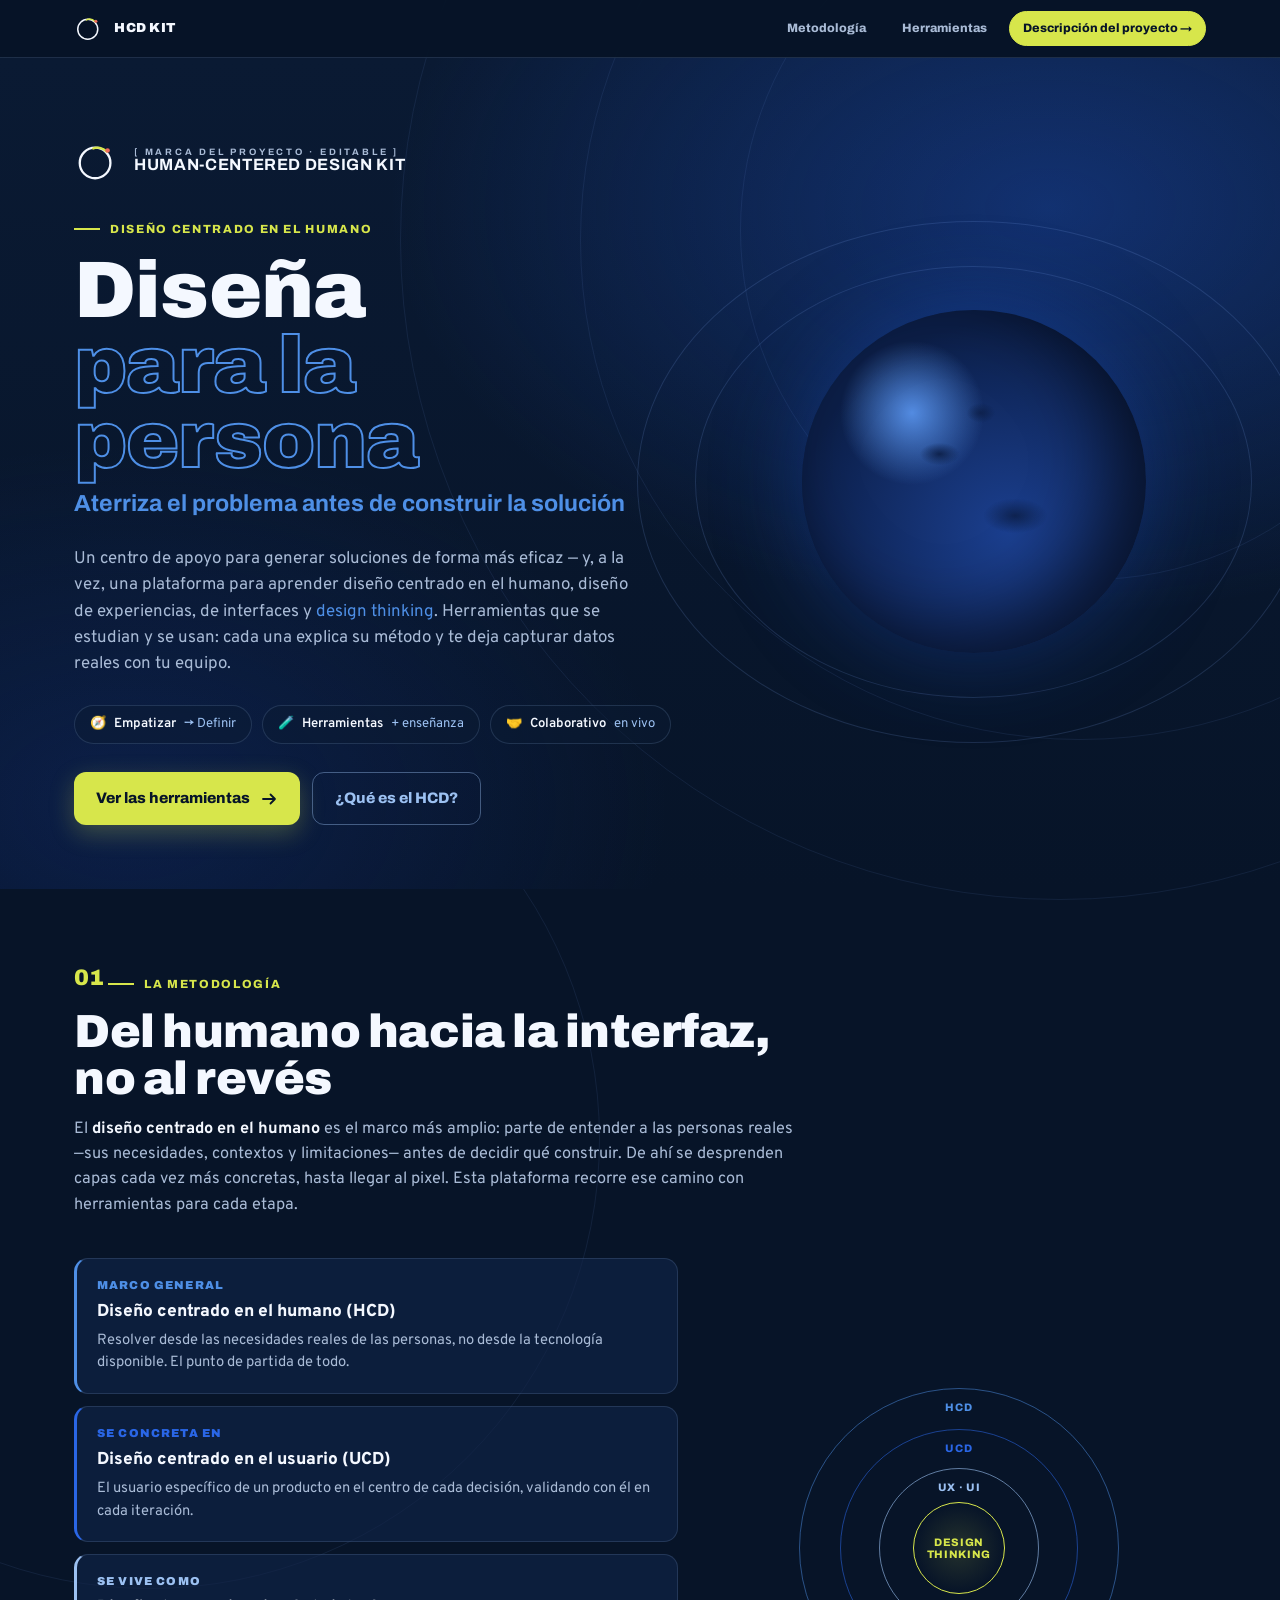
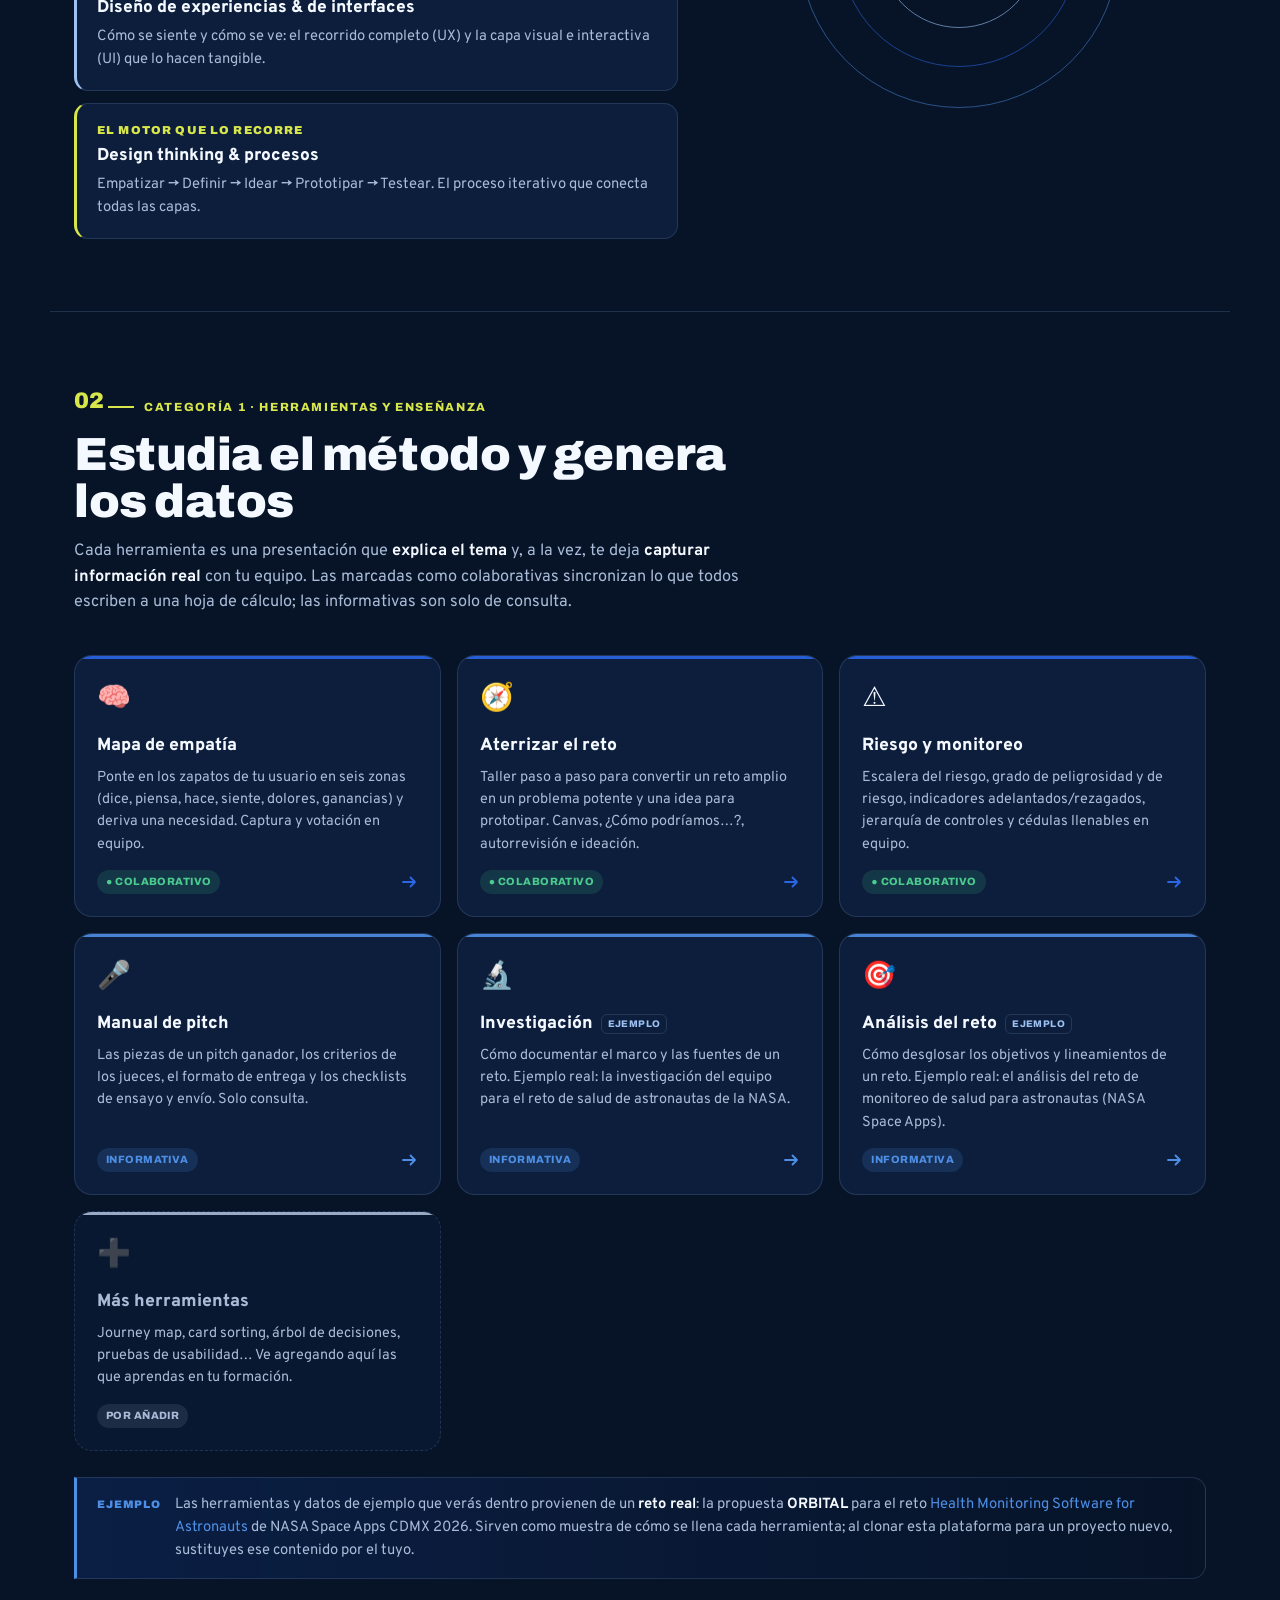
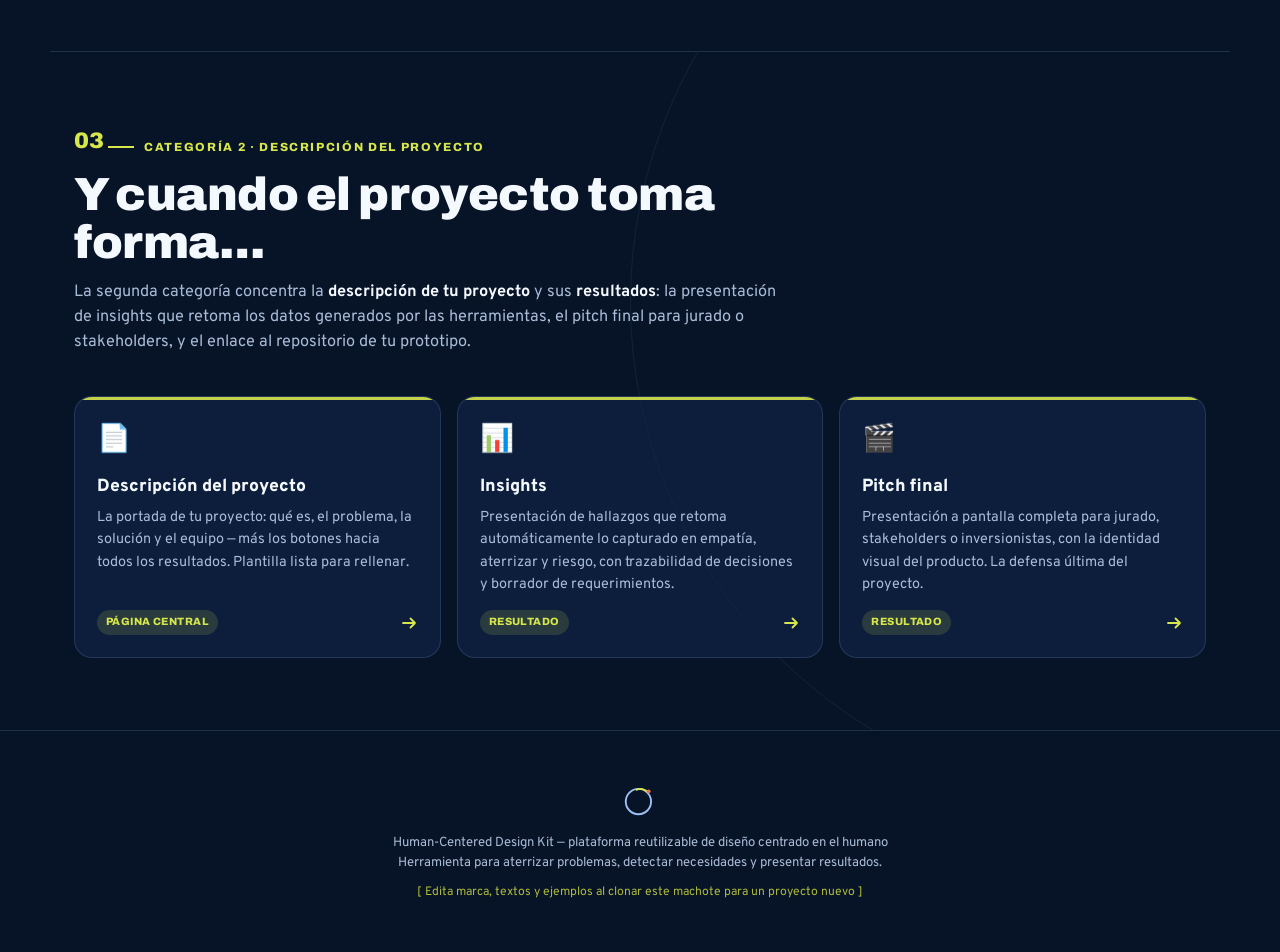
==== index.html @ d608878c "Arranque del HCD Kit a partir de la herramienta de ORBITAL Convierte la herramienta del Space Apps e" ====
<!DOCTYPE html>
<html lang="es">
<head>
<meta charset="UTF-8" />
<meta name="viewport" content="width=device-width, initial-scale=1.0" />
<title>Human-Centered Design · Kit de herramientas</title>
<link rel="icon" type="image/png" sizes="32x32" href="favicon-32.png">
<link rel="icon" type="image/png" sizes="192x192" href="favicon-192.png">
<link rel="shortcut icon" href="favicon.ico">
<link rel="apple-touch-icon" href="apple-touch-icon.png">
<meta name="description" content="Kit de herramientas de Diseño Centrado en el Humano: empatizar, aterrizar problemas, evaluar riesgos y presentar resultados. Plataforma reutilizable para cualquier proyecto, hackatón o emprendimiento." />
<link rel="preconnect" href="https://fonts.googleapis.com" />
<link rel="preconnect" href="https://fonts.gstatic.com" crossorigin />
<link href="https://fonts.googleapis.com/css2?family=Archivo:wght@400;600;700;800;900&family=Overpass:wght@300;400;500;600;700&display=swap" rel="stylesheet" />
<style>
  :root{
    --navy-900:#071428;
    --navy-800:#0a1a33;
    --navy-700:#0d2244;
    --navy-600:#102a55;
    --royal:#1e52c8;
    --royal-bright:#2a66e6;
    --blue-soft:#4e8fe6;
    --blue-pale:#9cc1f2;
    --lime:#d7e64b;
    --lime-dim:#aeb93a;
    --white:#f4f8ff;
    --mute:#a9bbd6;
    --line:rgba(156,193,242,.16);
    --card:rgba(18,38,74,.6);
    --ok:#4ccb8f;
    --warn:#f2c14e;
    --crit:#ef6a5a;
    --maxw:1180px;
    --r:18px;
  }
  *{box-sizing:border-box;margin:0;padding:0}
  html{scroll-behavior:smooth}
  body{
    font-family:"Overpass",system-ui,sans-serif;
    background:var(--navy-900);
    color:var(--white);
    line-height:1.55;
    -webkit-font-smoothing:antialiased;
    overflow-x:hidden;
  }
  h1,h2,h3,.display{font-family:"Archivo",sans-serif;letter-spacing:-.01em}
  a{color:inherit}
  .wrap{max-width:var(--maxw);margin:0 auto;padding:0 24px}
  .eyebrow{
    font-family:"Archivo",sans-serif;font-weight:800;text-transform:uppercase;
    letter-spacing:.14em;font-size:.74rem;color:var(--lime);
    display:inline-flex;align-items:center;gap:10px;
  }
  .eyebrow::before{content:"";width:26px;height:2px;background:var(--lime);display:inline-block}
  section{position:relative;padding:72px 0}
  .divline{height:1px;background:var(--line);max-width:var(--maxw);margin:0 auto}

  /* radar rings background motif */
  .rings{position:absolute;inset:0;overflow:hidden;pointer-events:none;z-index:0}
  .rings span{position:absolute;border-radius:50%;border:1px solid rgba(120,160,230,.10)}
  .inner{position:relative;z-index:1}

  /* ---------- STICKY ANCHOR NAV ---------- */
  .topnav{
    position:sticky;top:0;z-index:40;
    background:rgba(7,20,40,.82);backdrop-filter:blur(10px);
    border-bottom:1px solid var(--line);
  }
  .topnav .tin{display:flex;align-items:center;gap:8px;padding:11px 24px;max-width:var(--maxw);margin:0 auto;overflow-x:auto;scrollbar-width:none}
  .topnav .tin::-webkit-scrollbar{display:none}
  .topnav .nbrand{display:flex;align-items:center;gap:10px;flex:0 0 auto;margin-right:auto}
  .topnav .nbrand .logo-ring{width:30px;height:30px}
  .topnav .nbrand b{font-family:"Archivo";font-weight:900;font-size:.82rem;letter-spacing:.04em;text-transform:uppercase}
  .nlink{flex:0 0 auto;font-family:"Archivo";font-weight:800;font-size:.76rem;color:var(--mute);text-decoration:none;padding:7px 13px;border-radius:999px;border:1px solid transparent;white-space:nowrap;transition:.2s}
  .nlink:hover{color:var(--white);border-color:var(--line)}
  .nlink.prime{color:#071428;background:var(--lime);border-color:var(--lime)}
  .nlink.prime:hover{color:#071428;filter:brightness(1.05)}

  /* ---------- HERO ---------- */
  .hero{
    background:
      radial-gradient(1100px 680px at 82% 18%, rgba(30,82,200,.42), transparent 60%),
      radial-gradient(900px 600px at 10% 90%, rgba(20,50,130,.35), transparent 60%),
      linear-gradient(180deg,var(--navy-800),var(--navy-900));
    padding:0;
  }
  .hero-grid{display:grid;grid-template-columns:1.15fr .85fr;gap:40px;align-items:center;min-height:80vh;padding:80px 0 64px}
  .brandmark{display:flex;align-items:center;gap:14px;margin-bottom:30px}
  .logo-ring{width:46px;height:46px;position:relative;flex:0 0 auto}
  .logo-ring svg{width:100%;height:100%}
  .brandmark .bt{font-family:"Archivo";font-weight:900;line-height:.98;text-transform:uppercase}
  .brandmark .bt small{display:block;font-size:.58rem;letter-spacing:.3em;color:var(--mute);font-weight:700}
  .brandmark .bt b{font-size:1.02rem;letter-spacing:.04em}
  .hero h1{font-weight:900;font-size:clamp(2.7rem,6.4vw,5rem);line-height:.94;margin:14px 0 8px}
  .hero h1 .stroke{color:transparent;-webkit-text-stroke:2px var(--blue-soft)}
  .hero .tag{font-family:"Archivo";font-weight:700;color:var(--blue-soft);font-size:clamp(1.05rem,2vw,1.45rem);margin-bottom:24px}
  .hero p.lead{color:var(--mute);max-width:52ch;font-size:1.06rem;margin-bottom:28px}
  .meta-row{display:flex;flex-wrap:wrap;gap:10px}
  .chip{
    border:1px solid var(--line);background:rgba(10,26,51,.5);border-radius:999px;
    padding:8px 15px;font-size:.82rem;color:var(--blue-pale);display:inline-flex;gap:8px;align-items:center;
  }
  .chip b{color:var(--white);font-weight:600}
  .cta-row{margin-top:28px;display:flex;flex-wrap:wrap;gap:12px}
  .cta{display:inline-flex;align-items:center;gap:10px;font-family:'Archivo',sans-serif;font-weight:800;font-size:.95rem;padding:14px 22px;border-radius:12px;text-decoration:none;transition:.2s}
  .cta.prime{background:var(--lime);color:#071428;box-shadow:0 8px 24px rgba(215,230,75,.25)}
  .cta.ghost{background:transparent;color:var(--blue-pale);border:1px solid rgba(156,193,242,.4)}
  .cta.ghost:hover{border-color:var(--blue-soft);color:var(--white)}
  .cta svg{width:18px;height:18px}

  /* hero planet */
  .planet-wrap{position:relative;display:flex;align-items:center;justify-content:center;min-height:360px}
  .planet{
    width:min(360px,74%);aspect-ratio:1;border-radius:50%;
    background:
      radial-gradient(120px 120px at 32% 30%, rgba(90,150,240,.9), transparent 60%),
      radial-gradient(circle at 60% 65%, #1b3f8f, #0c1f49 70%);
    box-shadow:inset -30px -20px 70px rgba(0,0,0,.55), 0 0 90px rgba(30,90,220,.35);
    position:relative;overflow:hidden;
  }
  .planet::after{
    content:"";position:absolute;inset:0;border-radius:50%;
    background:
      radial-gradient(28px 16px at 40% 42%, rgba(12,30,70,.9),transparent 70%),
      radial-gradient(44px 24px at 62% 60%, rgba(12,30,70,.85),transparent 72%),
      radial-gradient(20px 14px at 52% 30%, rgba(12,30,70,.8),transparent 70%);
  }
  .orbit{position:absolute;border:1px solid rgba(120,160,230,.18);border-radius:50%}

  /* ---------- generic section head ---------- */
  .shead{max-width:72ch;margin-bottom:40px}
  .shead h2{font-size:clamp(1.9rem,4vw,2.9rem);font-weight:900;line-height:1.02;margin:12px 0 14px}
  .shead p{color:var(--mute);font-size:1.02rem}
  .numtag{font-family:"Archivo";font-weight:900;color:var(--lime);font-size:1.4rem}

  /* ---------- METHODOLOGY NESTED LAYERS ---------- */
  .layers{display:grid;grid-template-columns:1.1fr .9fr;gap:34px;align-items:center}
  .layerlist{display:flex;flex-direction:column;gap:12px}
  .layer{background:var(--card);border:1px solid var(--line);border-radius:14px;padding:18px 20px;border-left:3px solid var(--lc,var(--blue-soft));transition:.2s}
  .layer:hover{border-color:var(--lc,var(--blue-soft));transform:translateX(4px)}
  .layer .lk{font-family:"Archivo";font-weight:900;font-size:.72rem;letter-spacing:.1em;text-transform:uppercase;color:var(--lc,var(--blue-soft));margin-bottom:4px}
  .layer h4{font-size:1.08rem;font-weight:800;margin-bottom:4px}
  .layer p{color:var(--mute);font-size:.92rem;margin:0}
  /* concentric diagram */
  .concentric{display:flex;align-items:center;justify-content:center;min-height:320px;position:relative}
  .ring-d{position:absolute;border-radius:50%;display:flex;align-items:flex-start;justify-content:center;padding-top:10px;font-family:"Archivo";font-weight:800;font-size:.68rem;letter-spacing:.06em;text-transform:uppercase}
  .ring-d.r1{width:320px;height:320px;border:1.5px solid rgba(78,143,230,.5);color:var(--blue-soft)}
  .ring-d.r2{width:238px;height:238px;border:1.5px solid rgba(42,102,230,.55);color:var(--royal-bright)}
  .ring-d.r3{width:160px;height:160px;border:1.5px solid rgba(156,193,242,.6);color:var(--blue-pale)}
  .ring-d.core{width:92px;height:92px;border:1.5px solid var(--lime);background:radial-gradient(circle,rgba(215,230,75,.14),transparent 70%);color:var(--lime);align-items:center;padding-top:0;text-align:center;line-height:1.15}

  /* ---------- TOOL CATEGORY CARDS ---------- */
  .cat-head{display:flex;align-items:baseline;gap:14px;flex-wrap:wrap;margin-bottom:8px}
  .cat-head .ck{font-family:"Archivo";font-weight:900;color:var(--lime);font-size:.9rem;letter-spacing:.08em;text-transform:uppercase}
  .toolgrid{display:grid;grid-template-columns:repeat(3,1fr);gap:16px;margin-top:26px}
  .tool{
    display:flex;flex-direction:column;gap:0;
    background:var(--card);border:1px solid var(--line);border-radius:var(--r);
    padding:22px;text-decoration:none;color:inherit;position:relative;overflow:hidden;transition:.2s;
  }
  .tool::before{content:"";position:absolute;top:0;left:0;right:0;height:3px;background:var(--tc,var(--blue-soft));opacity:.9}
  .tool:hover{border-color:var(--tc,var(--blue-soft));transform:translateY(-3px);box-shadow:0 14px 34px rgba(0,0,0,.35)}
  .tool .ic{font-size:1.7rem;margin-bottom:12px}
  .tool h4{font-size:1.1rem;font-weight:800;margin-bottom:7px;display:flex;align-items:center;gap:8px}
  .tool p{color:var(--mute);font-size:.9rem;margin-bottom:14px;flex:1}
  .tool .foot{display:flex;align-items:center;gap:8px;flex-wrap:wrap;font-family:"Archivo";font-weight:800;font-size:.68rem;letter-spacing:.04em;text-transform:uppercase}
  .badge{display:inline-flex;align-items:center;gap:5px;padding:4px 9px;border-radius:999px;font-size:.66rem}
  .b-data{background:rgba(76,203,143,.14);color:var(--ok)}
  .b-info{background:rgba(78,143,230,.16);color:var(--blue-soft)}
  .b-result{background:rgba(215,230,75,.14);color:var(--lime)}
  .b-soon{background:rgba(169,187,214,.12);color:var(--mute)}
  .tool .go{margin-left:auto;color:var(--tc,var(--blue-soft));display:inline-flex}
  .tool.soon{opacity:.72;cursor:default}
  .tool.soon:hover{transform:none;border-color:var(--line);box-shadow:none}

  /* placeholder add-card */
  .tool.add{align-items:flex-start;justify-content:center;border-style:dashed;background:rgba(18,38,74,.3)}
  .tool.add .ic{opacity:.6}
  .tool.add h4{color:var(--mute)}

  /* example banner */
  .exbanner{display:flex;gap:14px;align-items:flex-start;background:linear-gradient(90deg,rgba(30,82,200,.18),transparent);border:1px solid var(--line);border-left:3px solid var(--blue-soft);border-radius:0 14px 14px 0;padding:16px 20px;margin-top:8px}
  .exbanner .xt{font-family:"Archivo";font-weight:900;font-size:.68rem;letter-spacing:.08em;text-transform:uppercase;color:var(--blue-soft);flex:0 0 auto;padding-top:2px}
  .exbanner p{margin:0;color:var(--mute);font-size:.92rem}
  .exbanner b{color:var(--white)}

  footer{padding:50px 0;text-align:center;color:var(--mute);font-size:.82rem;border-top:1px solid var(--line)}
  footer .logo-ring{width:38px;height:38px;margin:0 auto 14px}
  footer .edit{margin-top:10px;font-size:.76rem;color:var(--lime-dim)}

  @media(max-width:900px){
    .hero-grid{grid-template-columns:1fr;gap:10px;padding:56px 0 44px;min-height:auto}
    .planet-wrap{min-height:230px;order:-1}
    .layers{grid-template-columns:1fr;gap:24px}
    .concentric{min-height:300px;order:-1}
    .toolgrid{grid-template-columns:1fr}
  }
</style>
</head>
<body>

<!-- ================= STICKY NAV ================= -->
<nav class="topnav">
  <div class="tin">
    <span class="nbrand">
      <span class="logo-ring">
        <svg viewBox="0 0 48 48" fill="none">
          <circle cx="22" cy="26" r="16" stroke="#f4f8ff" stroke-width="2.4"/>
          <path d="M34 14 C 30 10, 24 9, 20 11" stroke="#d7e64b" stroke-width="2.4" stroke-linecap="round"/>
          <circle cx="35" cy="13" r="2.4" fill="#ef6a5a"/>
        </svg>
      </span>
      <b>HCD&nbsp;Kit</b>
    </span>
    <a class="nlink" href="#metodologia">Metodología</a>
    <a class="nlink" href="#herramientas">Herramientas</a>
    <a class="nlink prime" href="proyecto.html">Descripción del proyecto →</a>
  </div>
</nav>

<!-- ================= HERO ================= -->
<header class="hero">
  <div class="rings">
    <span style="width:700px;height:700px;top:-120px;right:-160px"></span>
    <span style="width:1000px;height:1000px;top:-260px;right:-300px"></span>
    <span style="width:1320px;height:1320px;top:-420px;right:-440px"></span>
  </div>
  <div class="wrap inner">
    <div class="hero-grid">
      <div>
        <div class="brandmark">
          <span class="logo-ring">
            <svg viewBox="0 0 48 48" fill="none">
              <circle cx="22" cy="26" r="16" stroke="#f4f8ff" stroke-width="2.4"/>
              <path d="M34 14 C 30 10, 24 9, 20 11" stroke="#d7e64b" stroke-width="2.4" stroke-linecap="round"/>
              <circle cx="35" cy="13" r="2.4" fill="#ef6a5a"/>
            </svg>
          </span>
          <span class="bt">
            <small>[ Marca del proyecto · editable ]</small>
            <b>HUMAN-CENTERED DESIGN KIT</b>
          </span>
        </div>

        <div class="eyebrow">Diseño centrado en el humano</div>
        <h1>Diseña<br><span class="stroke">para la persona</span></h1>
        <div class="tag">Aterriza el problema antes de construir la solución</div>
        <p class="lead">Un centro de apoyo para generar soluciones de forma más eficaz — y, a la vez, una plataforma para aprender diseño centrado en el humano, diseño de experiencias, de interfaces y <em style="color:var(--blue-soft);font-style:normal">design thinking</em>. Herramientas que se estudian y se usan: cada una explica su método y te deja capturar datos reales con tu equipo.</p>

        <div class="meta-row">
          <span class="chip">🧭 <b>Empatizar</b> → Definir</span>
          <span class="chip">🧪 <b>Herramientas</b> + enseñanza</span>
          <span class="chip">🤝 <b>Colaborativo</b> en vivo</span>
        </div>

        <div class="cta-row">
          <a class="cta prime" href="#herramientas">
            Ver las herramientas
            <svg viewBox="0 0 24 24" fill="none"><path d="M4 12h16M14 6l6 6-6 6" stroke="currentColor" stroke-width="2.4" stroke-linecap="round" stroke-linejoin="round"/></svg>
          </a>
          <a class="cta ghost" href="#metodologia">
            ¿Qué es el HCD?
          </a>
        </div>
      </div>

      <div class="planet-wrap">
        <div class="orbit" style="width:120%;height:120%"></div>
        <div class="orbit" style="width:145%;height:145%"></div>
        <div class="planet"></div>
      </div>
    </div>
  </div>
</header>

<!-- ================= 01 METODOLOGÍA ================= -->
<section id="metodologia">
  <div class="rings"><span style="width:900px;height:900px;top:-200px;left:-300px"></span></div>
  <div class="wrap inner">
    <div class="shead">
      <span class="numtag">01</span>
      <div class="eyebrow" style="margin-top:8px">La metodología</div>
      <h2>Del humano hacia la interfaz, no al revés</h2>
      <p>El <b style="color:var(--white)">diseño centrado en el humano</b> es el marco más amplio: parte de entender a las personas reales —sus necesidades, contextos y limitaciones— antes de decidir qué construir. De ahí se desprenden capas cada vez más concretas, hasta llegar al pixel. Esta plataforma recorre ese camino con herramientas para cada etapa.</p>
    </div>

    <div class="layers">
      <div class="layerlist">
        <div class="layer" style="--lc:var(--blue-soft)">
          <div class="lk">Marco general</div>
          <h4>Diseño centrado en el humano (HCD)</h4>
          <p>Resolver desde las necesidades reales de las personas, no desde la tecnología disponible. El punto de partida de todo.</p>
        </div>
        <div class="layer" style="--lc:var(--royal-bright)">
          <div class="lk">Se concreta en</div>
          <h4>Diseño centrado en el usuario (UCD)</h4>
          <p>El usuario específico de un producto en el centro de cada decisión, validando con él en cada iteración.</p>
        </div>
        <div class="layer" style="--lc:var(--blue-pale)">
          <div class="lk">Se vive como</div>
          <h4>Diseño de experiencias &amp; de interfaces</h4>
          <p>Cómo se siente y cómo se ve: el recorrido completo (UX) y la capa visual e interactiva (UI) que lo hacen tangible.</p>
        </div>
        <div class="layer" style="--lc:var(--lime)">
          <div class="lk">El motor que lo recorre</div>
          <h4>Design thinking &amp; procesos</h4>
          <p>Empatizar → Definir → Idear → Prototipar → Testear. El proceso iterativo que conecta todas las capas.</p>
        </div>
      </div>

      <div class="concentric" aria-hidden="true">
        <div class="ring-d r1">HCD</div>
        <div class="ring-d r2">UCD</div>
        <div class="ring-d r3">UX · UI</div>
        <div class="ring-d core">Design<br>Thinking</div>
      </div>
    </div>
  </div>
</section>
<div class="divline"></div>

<!-- ================= 02 HERRAMIENTAS ================= -->
<section id="herramientas">
  <div class="wrap inner">
    <div class="shead">
      <span class="numtag">02</span>
      <div class="eyebrow" style="margin-top:8px">Categoría 1 · Herramientas y enseñanza</div>
      <h2>Estudia el método y genera los datos</h2>
      <p>Cada herramienta es una presentación que <b style="color:var(--white)">explica el tema</b> y, a la vez, te deja <b style="color:var(--white)">capturar información real</b> con tu equipo. Las marcadas como colaborativas sincronizan lo que todos escriben a una hoja de cálculo; las informativas son solo de consulta.</p>
    </div>

    <div class="toolgrid">
      <!-- Herramienta de datos -->
      <a class="tool" href="empatia.html" style="--tc:var(--royal-bright)">
        <div class="ic">🧠</div>
        <h4>Mapa de empatía</h4>
        <p>Ponte en los zapatos de tu usuario en seis zonas (dice, piensa, hace, siente, dolores, ganancias) y deriva una necesidad. Captura y votación en equipo.</p>
        <div class="foot"><span class="badge b-data">● Colaborativo</span><span class="go"><svg width="18" height="18" viewBox="0 0 24 24" fill="none"><path d="M4 12h16M14 6l6 6-6 6" stroke="currentColor" stroke-width="2.4" stroke-linecap="round" stroke-linejoin="round"/></svg></span></div>
      </a>

      <!-- Herramienta de datos -->
      <a class="tool" href="aterrizar.html" style="--tc:var(--royal-bright)">
        <div class="ic">🧭</div>
        <h4>Aterrizar el reto</h4>
        <p>Taller paso a paso para convertir un reto amplio en un problema potente y una idea para prototipar. Canvas, ¿Cómo podríamos…?, autorrevisión e ideación.</p>
        <div class="foot"><span class="badge b-data">● Colaborativo</span><span class="go"><svg width="18" height="18" viewBox="0 0 24 24" fill="none"><path d="M4 12h16M14 6l6 6-6 6" stroke="currentColor" stroke-width="2.4" stroke-linecap="round" stroke-linejoin="round"/></svg></span></div>
      </a>

      <!-- Herramienta de datos -->
      <a class="tool" href="riesgo.html" style="--tc:var(--royal-bright)">
        <div class="ic">⚠️</div>
        <h4>Riesgo y monitoreo</h4>
        <p>Escalera del riesgo, grado de peligrosidad y de riesgo, indicadores adelantados/rezagados, jerarquía de controles y cédulas llenables en equipo.</p>
        <div class="foot"><span class="badge b-data">● Colaborativo</span><span class="go"><svg width="18" height="18" viewBox="0 0 24 24" fill="none"><path d="M4 12h16M14 6l6 6-6 6" stroke="currentColor" stroke-width="2.4" stroke-linecap="round" stroke-linejoin="round"/></svg></span></div>
      </a>

      <!-- Informativa -->
      <a class="tool" href="manual-pitch.html" style="--tc:var(--blue-soft)">
        <div class="ic">🎤</div>
        <h4>Manual de pitch</h4>
        <p>Las piezas de un pitch ganador, los criterios de los jueces, el formato de entrega y los checklists de ensayo y envío. Solo consulta.</p>
        <div class="foot"><span class="badge b-info">Informativa</span><span class="go"><svg width="18" height="18" viewBox="0 0 24 24" fill="none"><path d="M4 12h16M14 6l6 6-6 6" stroke="currentColor" stroke-width="2.4" stroke-linecap="round" stroke-linejoin="round"/></svg></span></div>
      </a>

      <!-- Informativa (ejemplo NASA) -->
      <a class="tool" href="investigacion.html" style="--tc:var(--blue-soft)">
        <div class="ic">🔬</div>
        <h4>Investigación <span style="font-size:.6rem;font-family:'Archivo';color:var(--blue-pale);border:1px solid var(--line);border-radius:6px;padding:2px 6px;letter-spacing:.04em">EJEMPLO</span></h4>
        <p>Cómo documentar el marco y las fuentes de un reto. Ejemplo real: la investigación del equipo para el reto de salud de astronautas de la NASA.</p>
        <div class="foot"><span class="badge b-info">Informativa</span><span class="go"><svg width="18" height="18" viewBox="0 0 24 24" fill="none"><path d="M4 12h16M14 6l6 6-6 6" stroke="currentColor" stroke-width="2.4" stroke-linecap="round" stroke-linejoin="round"/></svg></span></div>
      </a>

      <!-- Informativa (ejemplo NASA) -->
      <a class="tool" href="reto.html" style="--tc:var(--blue-soft)">
        <div class="ic">🎯</div>
        <h4>Análisis del reto <span style="font-size:.6rem;font-family:'Archivo';color:var(--blue-pale);border:1px solid var(--line);border-radius:6px;padding:2px 6px;letter-spacing:.04em">EJEMPLO</span></h4>
        <p>Cómo desglosar los objetivos y lineamientos de un reto. Ejemplo real: el análisis del reto de monitoreo de salud para astronautas (NASA Space Apps).</p>
        <div class="foot"><span class="badge b-info">Informativa</span><span class="go"><svg width="18" height="18" viewBox="0 0 24 24" fill="none"><path d="M4 12h16M14 6l6 6-6 6" stroke="currentColor" stroke-width="2.4" stroke-linecap="round" stroke-linejoin="round"/></svg></span></div>
      </a>

      <!-- Placeholder para nuevas -->
      <div class="tool add" style="--tc:var(--mute)">
        <div class="ic">➕</div>
        <h4>Más herramientas</h4>
        <p>Journey map, card sorting, árbol de decisiones, pruebas de usabilidad… Ve agregando aquí las que aprendas en tu formación.</p>
        <div class="foot"><span class="badge b-soon">Por añadir</span></div>
      </div>
    </div>

    <div class="exbanner" style="margin-top:26px">
      <span class="xt">Ejemplo</span>
      <p>Las herramientas y datos de ejemplo que verás dentro provienen de un <b>reto real</b>: la propuesta <b>ORBITAL</b> para el reto <em style="color:var(--blue-soft);font-style:normal">Health Monitoring Software for Astronauts</em> de NASA Space Apps CDMX 2026. Sirven como muestra de cómo se llena cada herramienta; al clonar esta plataforma para un proyecto nuevo, sustituyes ese contenido por el tuyo.</p>
    </div>
  </div>
</section>
<div class="divline"></div>

<!-- ================= 03 DESCRIPCIÓN + RESULTADOS ================= -->
<section id="resultados">
  <div class="rings"><span style="width:1000px;height:1000px;top:-250px;right:-350px"></span></div>
  <div class="wrap inner">
    <div class="shead">
      <span class="numtag">03</span>
      <div class="eyebrow" style="margin-top:8px">Categoría 2 · Descripción del proyecto</div>
      <h2>Y cuando el proyecto toma forma…</h2>
      <p>La segunda categoría concentra la <b style="color:var(--white)">descripción de tu proyecto</b> y sus <b style="color:var(--white)">resultados</b>: la presentación de insights que retoma los datos generados por las herramientas, el pitch final para jurado o stakeholders, y el enlace al repositorio de tu prototipo.</p>
    </div>

    <div class="toolgrid">
      <a class="tool" href="proyecto.html" style="--tc:var(--lime)">
        <div class="ic">📄</div>
        <h4>Descripción del proyecto</h4>
        <p>La portada de tu proyecto: qué es, el problema, la solución y el equipo — más los botones hacia todos los resultados. Plantilla lista para rellenar.</p>
        <div class="foot"><span class="badge b-result">Página central</span><span class="go"><svg width="18" height="18" viewBox="0 0 24 24" fill="none"><path d="M4 12h16M14 6l6 6-6 6" stroke="currentColor" stroke-width="2.4" stroke-linecap="round" stroke-linejoin="round"/></svg></span></div>
      </a>

      <a class="tool" href="insights.html" style="--tc:var(--lime)">
        <div class="ic">📊</div>
        <h4>Insights</h4>
        <p>Presentación de hallazgos que retoma automáticamente lo capturado en empatía, aterrizar y riesgo, con trazabilidad de decisiones y borrador de requerimientos.</p>
        <div class="foot"><span class="badge b-result">Resultado</span><span class="go"><svg width="18" height="18" viewBox="0 0 24 24" fill="none"><path d="M4 12h16M14 6l6 6-6 6" stroke="currentColor" stroke-width="2.4" stroke-linecap="round" stroke-linejoin="round"/></svg></span></div>
      </a>

      <a class="tool" href="pitch-jurado.html" style="--tc:var(--lime)">
        <div class="ic">🎬</div>
        <h4>Pitch final</h4>
        <p>Presentación a pantalla completa para jurado, stakeholders o inversionistas, con la identidad visual del producto. La defensa última del proyecto.</p>
        <div class="foot"><span class="badge b-result">Resultado</span><span class="go"><svg width="18" height="18" viewBox="0 0 24 24" fill="none"><path d="M4 12h16M14 6l6 6-6 6" stroke="currentColor" stroke-width="2.4" stroke-linecap="round" stroke-linejoin="round"/></svg></span></div>
      </a>
    </div>
  </div>
</section>

<footer>
  <div class="logo-ring">
    <svg viewBox="0 0 48 48" fill="none"><circle cx="22" cy="26" r="16" stroke="#9cc1f2" stroke-width="2.4"/><path d="M34 14 C 30 10, 24 9, 20 11" stroke="#d7e64b" stroke-width="2.4" stroke-linecap="round"/><circle cx="35" cy="13" r="2.4" fill="#ef6a5a"/></svg>
  </div>
  Human-Centered Design Kit — plataforma reutilizable de diseño centrado en el humano<br/>
  Herramienta para aterrizar problemas, detectar necesidades y presentar resultados.
  <div class="edit">[ Edita marca, textos y ejemplos al clonar este machote para un proyecto nuevo ]</div>
</footer>

</body>
</html>
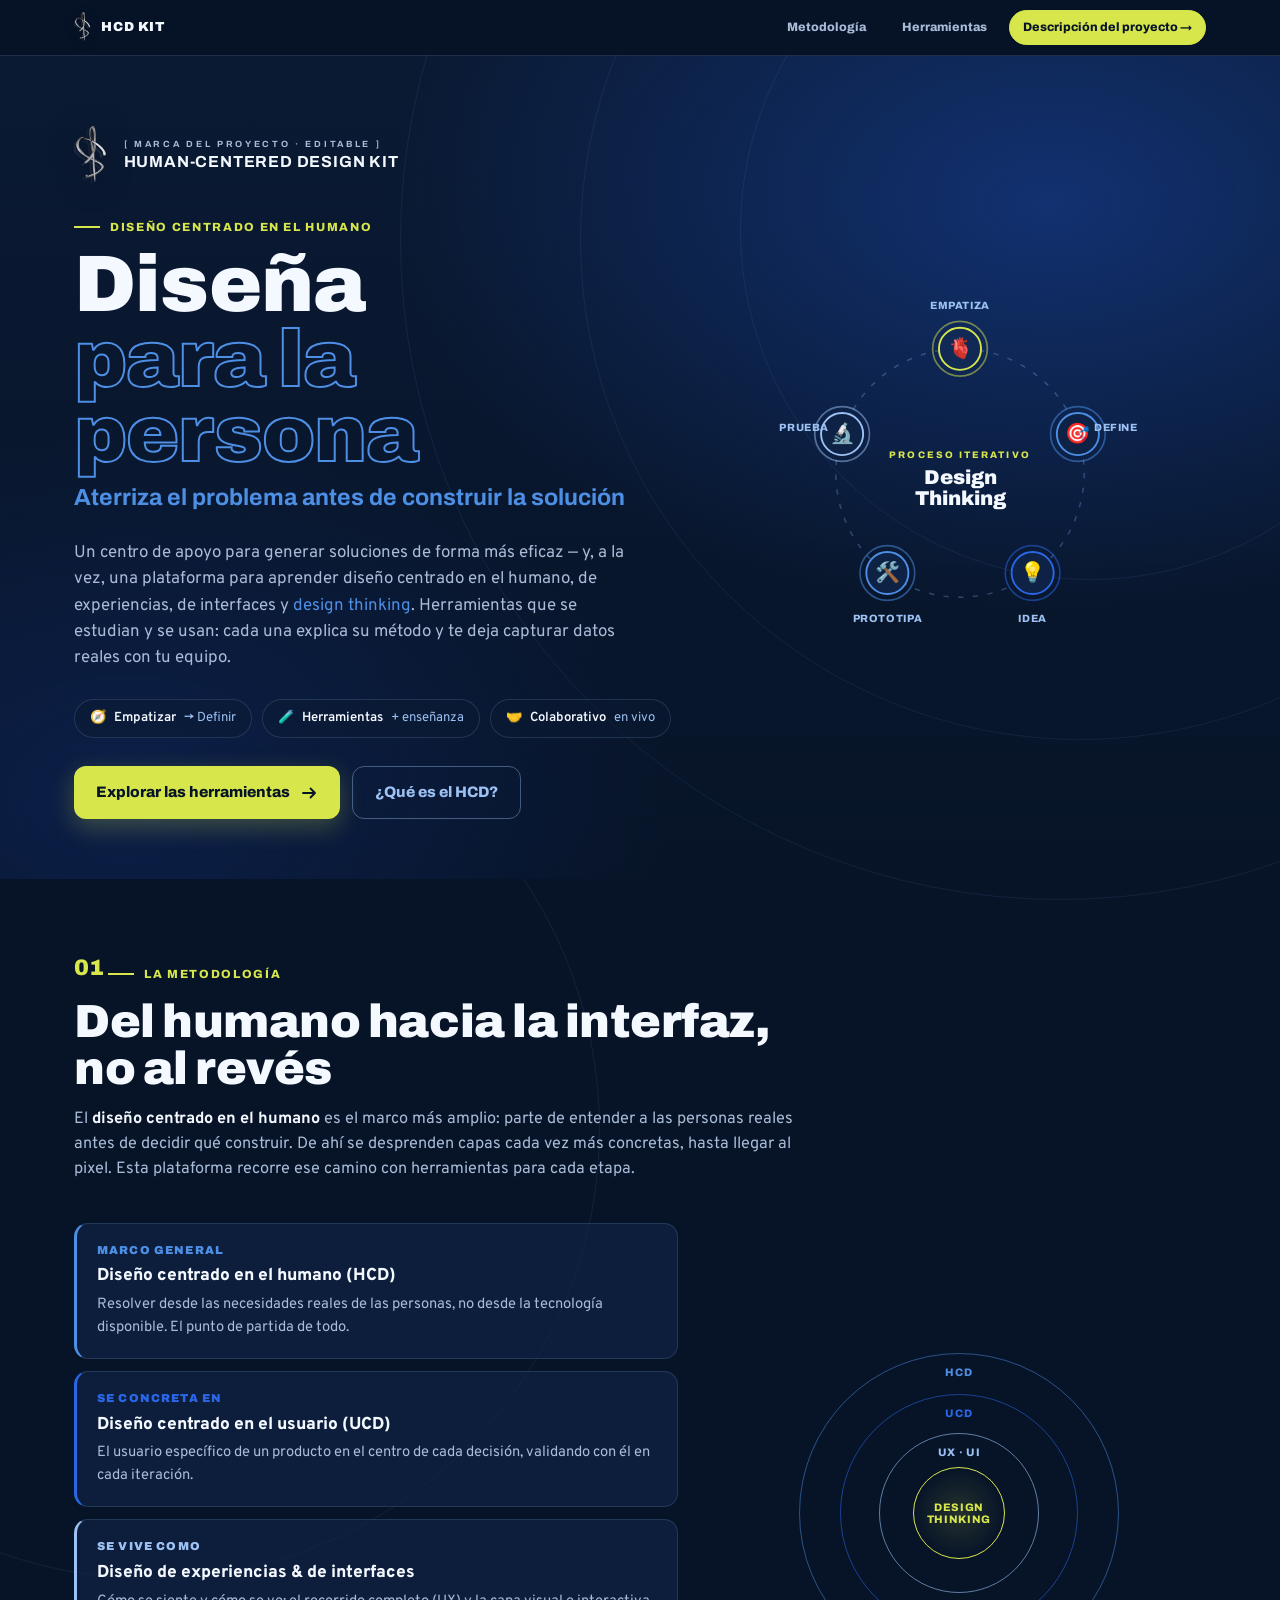
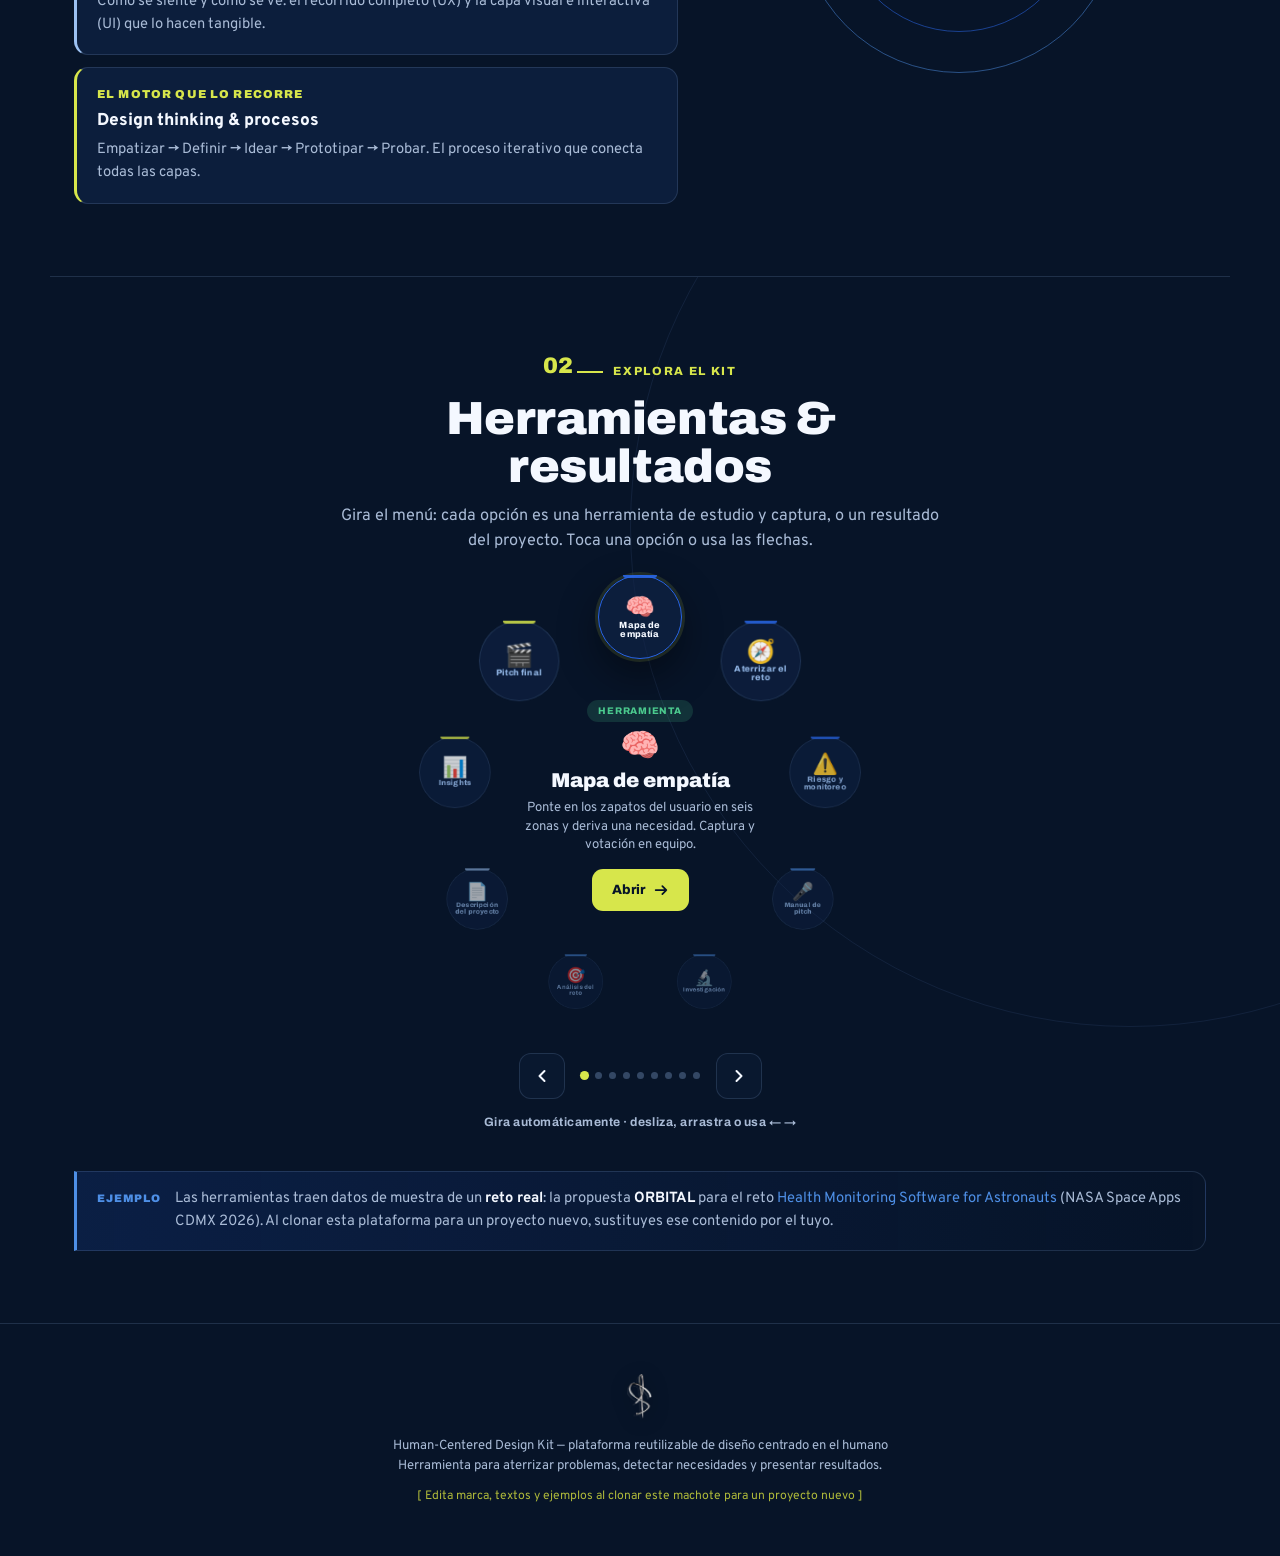
==== commit 98af11d3: "Rediseño de interfaz del index: logo, SVG de design thinking y menú circular - Integra el logo del u" ====
--- a/index.html
+++ b/index.html
@@ -14,127 +14,92 @@
 <link href="https://fonts.googleapis.com/css2?family=Archivo:wght@400;600;700;800;900&family=Overpass:wght@300;400;500;600;700&display=swap" rel="stylesheet" />
 <style>
   :root{
-    --navy-900:#071428;
-    --navy-800:#0a1a33;
-    --navy-700:#0d2244;
-    --navy-600:#102a55;
-    --royal:#1e52c8;
-    --royal-bright:#2a66e6;
-    --blue-soft:#4e8fe6;
-    --blue-pale:#9cc1f2;
-    --lime:#d7e64b;
-    --lime-dim:#aeb93a;
-    --white:#f4f8ff;
-    --mute:#a9bbd6;
-    --line:rgba(156,193,242,.16);
-    --card:rgba(18,38,74,.6);
-    --ok:#4ccb8f;
-    --warn:#f2c14e;
-    --crit:#ef6a5a;
-    --maxw:1180px;
-    --r:18px;
+    --navy-900:#071428;--navy-800:#0a1a33;--navy-700:#0d2244;--navy-600:#102a55;
+    --royal:#1e52c8;--royal-bright:#2a66e6;--blue-soft:#4e8fe6;--blue-pale:#9cc1f2;
+    --lime:#d7e64b;--lime-dim:#aeb93a;--white:#f4f8ff;--mute:#a9bbd6;
+    --line:rgba(156,193,242,.16);--card:rgba(18,38,74,.6);
+    --ok:#4ccb8f;--warn:#f2c14e;--crit:#ef6a5a;--maxw:1180px;--r:18px;
   }
   *{box-sizing:border-box;margin:0;padding:0}
   html{scroll-behavior:smooth}
-  body{
-    font-family:"Overpass",system-ui,sans-serif;
-    background:var(--navy-900);
-    color:var(--white);
-    line-height:1.55;
-    -webkit-font-smoothing:antialiased;
-    overflow-x:hidden;
-  }
-  h1,h2,h3,.display{font-family:"Archivo",sans-serif;letter-spacing:-.01em}
+  body{font-family:"Overpass",system-ui,sans-serif;background:var(--navy-900);color:var(--white);line-height:1.55;-webkit-font-smoothing:antialiased;overflow-x:hidden}
+  h1,h2,h3{font-family:"Archivo",sans-serif;letter-spacing:-.01em}
   a{color:inherit}
   .wrap{max-width:var(--maxw);margin:0 auto;padding:0 24px}
-  .eyebrow{
-    font-family:"Archivo",sans-serif;font-weight:800;text-transform:uppercase;
-    letter-spacing:.14em;font-size:.74rem;color:var(--lime);
-    display:inline-flex;align-items:center;gap:10px;
-  }
+  .eyebrow{font-family:"Archivo";font-weight:800;text-transform:uppercase;letter-spacing:.14em;font-size:.74rem;color:var(--lime);display:inline-flex;align-items:center;gap:10px}
   .eyebrow::before{content:"";width:26px;height:2px;background:var(--lime);display:inline-block}
   section{position:relative;padding:72px 0}
   .divline{height:1px;background:var(--line);max-width:var(--maxw);margin:0 auto}
-
-  /* radar rings background motif */
   .rings{position:absolute;inset:0;overflow:hidden;pointer-events:none;z-index:0}
   .rings span{position:absolute;border-radius:50%;border:1px solid rgba(120,160,230,.10)}
   .inner{position:relative;z-index:1}
 
-  /* ---------- STICKY ANCHOR NAV ---------- */
-  .topnav{
-    position:sticky;top:0;z-index:40;
-    background:rgba(7,20,40,.82);backdrop-filter:blur(10px);
-    border-bottom:1px solid var(--line);
-  }
-  .topnav .tin{display:flex;align-items:center;gap:8px;padding:11px 24px;max-width:var(--maxw);margin:0 auto;overflow-x:auto;scrollbar-width:none}
+  /* ---------- STICKY NAV ---------- */
+  .topnav{position:sticky;top:0;z-index:40;background:rgba(7,20,40,.82);backdrop-filter:blur(10px);border-bottom:1px solid var(--line)}
+  .topnav .tin{display:flex;align-items:center;gap:8px;padding:10px 24px;max-width:var(--maxw);margin:0 auto;overflow-x:auto;scrollbar-width:none}
   .topnav .tin::-webkit-scrollbar{display:none}
-  .topnav .nbrand{display:flex;align-items:center;gap:10px;flex:0 0 auto;margin-right:auto}
-  .topnav .nbrand .logo-ring{width:30px;height:30px}
-  .topnav .nbrand b{font-family:"Archivo";font-weight:900;font-size:.82rem;letter-spacing:.04em;text-transform:uppercase}
+  .nbrand{display:flex;align-items:center;gap:10px;flex:0 0 auto;margin-right:auto;text-decoration:none}
+  .nbrand img{height:30px;width:auto;display:block;filter:drop-shadow(0 2px 6px rgba(0,0,0,.4))}
+  .nbrand b{font-family:"Archivo";font-weight:900;font-size:.82rem;letter-spacing:.06em;text-transform:uppercase}
   .nlink{flex:0 0 auto;font-family:"Archivo";font-weight:800;font-size:.76rem;color:var(--mute);text-decoration:none;padding:7px 13px;border-radius:999px;border:1px solid transparent;white-space:nowrap;transition:.2s}
   .nlink:hover{color:var(--white);border-color:var(--line)}
   .nlink.prime{color:#071428;background:var(--lime);border-color:var(--lime)}
-  .nlink.prime:hover{color:#071428;filter:brightness(1.05)}
+  .nlink.prime:hover{filter:brightness(1.05)}
 
   /* ---------- HERO ---------- */
-  .hero{
-    background:
+  .hero{background:
       radial-gradient(1100px 680px at 82% 18%, rgba(30,82,200,.42), transparent 60%),
       radial-gradient(900px 600px at 10% 90%, rgba(20,50,130,.35), transparent 60%),
-      linear-gradient(180deg,var(--navy-800),var(--navy-900));
-    padding:0;
-  }
-  .hero-grid{display:grid;grid-template-columns:1.15fr .85fr;gap:40px;align-items:center;min-height:80vh;padding:80px 0 64px}
-  .brandmark{display:flex;align-items:center;gap:14px;margin-bottom:30px}
-  .logo-ring{width:46px;height:46px;position:relative;flex:0 0 auto}
-  .logo-ring svg{width:100%;height:100%}
-  .brandmark .bt{font-family:"Archivo";font-weight:900;line-height:.98;text-transform:uppercase}
-  .brandmark .bt small{display:block;font-size:.58rem;letter-spacing:.3em;color:var(--mute);font-weight:700}
-  .brandmark .bt b{font-size:1.02rem;letter-spacing:.04em}
-  .hero h1{font-weight:900;font-size:clamp(2.7rem,6.4vw,5rem);line-height:.94;margin:14px 0 8px}
+      linear-gradient(180deg,var(--navy-800),var(--navy-900));padding:0}
+  .hero-grid{display:grid;grid-template-columns:1.1fr .9fr;gap:40px;align-items:center;min-height:82vh;padding:70px 0 60px}
+  .brandmark{display:flex;align-items:center;gap:16px;margin-bottom:28px}
+  .brandmark img{height:58px;width:auto;display:block;filter:drop-shadow(0 4px 14px rgba(0,0,0,.5))}
+  .brandmark .bt{font-family:"Archivo";font-weight:900;line-height:1;text-transform:uppercase}
+  .brandmark .bt small{display:block;font-size:.56rem;letter-spacing:.3em;color:var(--mute);font-weight:700;margin-bottom:5px}
+  .brandmark .bt b{font-size:1rem;letter-spacing:.05em}
+  .hero h1{font-weight:900;font-size:clamp(2.7rem,6.4vw,5rem);line-height:.94;margin:10px 0 8px}
   .hero h1 .stroke{color:transparent;-webkit-text-stroke:2px var(--blue-soft)}
   .hero .tag{font-family:"Archivo";font-weight:700;color:var(--blue-soft);font-size:clamp(1.05rem,2vw,1.45rem);margin-bottom:24px}
   .hero p.lead{color:var(--mute);max-width:52ch;font-size:1.06rem;margin-bottom:28px}
+  .hero em{color:var(--blue-soft);font-style:normal}
   .meta-row{display:flex;flex-wrap:wrap;gap:10px}
-  .chip{
-    border:1px solid var(--line);background:rgba(10,26,51,.5);border-radius:999px;
-    padding:8px 15px;font-size:.82rem;color:var(--blue-pale);display:inline-flex;gap:8px;align-items:center;
-  }
+  .chip{border:1px solid var(--line);background:rgba(10,26,51,.5);border-radius:999px;padding:8px 15px;font-size:.82rem;color:var(--blue-pale);display:inline-flex;gap:8px;align-items:center}
   .chip b{color:var(--white);font-weight:600}
   .cta-row{margin-top:28px;display:flex;flex-wrap:wrap;gap:12px}
-  .cta{display:inline-flex;align-items:center;gap:10px;font-family:'Archivo',sans-serif;font-weight:800;font-size:.95rem;padding:14px 22px;border-radius:12px;text-decoration:none;transition:.2s}
+  .cta{display:inline-flex;align-items:center;gap:10px;font-family:'Archivo';font-weight:800;font-size:.95rem;padding:14px 22px;border-radius:12px;text-decoration:none;transition:.2s}
   .cta.prime{background:var(--lime);color:#071428;box-shadow:0 8px 24px rgba(215,230,75,.25)}
   .cta.ghost{background:transparent;color:var(--blue-pale);border:1px solid rgba(156,193,242,.4)}
   .cta.ghost:hover{border-color:var(--blue-soft);color:var(--white)}
   .cta svg{width:18px;height:18px}
 
-  /* hero planet */
-  .planet-wrap{position:relative;display:flex;align-items:center;justify-content:center;min-height:360px}
-  .planet{
-    width:min(360px,74%);aspect-ratio:1;border-radius:50%;
-    background:
-      radial-gradient(120px 120px at 32% 30%, rgba(90,150,240,.9), transparent 60%),
-      radial-gradient(circle at 60% 65%, #1b3f8f, #0c1f49 70%);
-    box-shadow:inset -30px -20px 70px rgba(0,0,0,.55), 0 0 90px rgba(30,90,220,.35);
-    position:relative;overflow:hidden;
-  }
-  .planet::after{
-    content:"";position:absolute;inset:0;border-radius:50%;
-    background:
-      radial-gradient(28px 16px at 40% 42%, rgba(12,30,70,.9),transparent 70%),
-      radial-gradient(44px 24px at 62% 60%, rgba(12,30,70,.85),transparent 72%),
-      radial-gradient(20px 14px at 52% 30%, rgba(12,30,70,.8),transparent 70%);
-  }
-  .orbit{position:absolute;border:1px solid rgba(120,160,230,.18);border-radius:50%}
-
-  /* ---------- generic section head ---------- */
+  /* ---------- DESIGN-THINKING ANIMATED SVG ---------- */
+  .dt-wrap{position:relative;display:flex;align-items:center;justify-content:center;min-height:380px}
+  .dt-svg{width:min(400px,90%);height:auto;overflow:visible}
+  .dt-loop{fill:none;stroke:rgba(120,160,230,.35);stroke-width:1.4;stroke-dasharray:5 9;animation:dtflow 26s linear infinite}
+  @keyframes dtflow{to{stroke-dashoffset:-420}}
+  .dt-node-ring{fill:none;stroke:var(--nc,#4e8fe6);stroke-width:1.6;opacity:.5}
+  .dt-node-core{fill:var(--navy-700);stroke:var(--nc,#4e8fe6);stroke-width:1.8}
+  .dt-node{transform-box:fill-box;transform-origin:center;animation:dtpulse 5s ease-in-out infinite;animation-delay:var(--d,0s)}
+  @keyframes dtpulse{0%,100%{transform:scale(.86);opacity:.65}44%{transform:scale(1.14);opacity:1}}
+  .dt-node.on .dt-node-core{fill:var(--navy-600)}
+  .dt-ic{font-size:19px}
+  .dt-lbl{font-family:"Archivo",sans-serif;font-weight:800;font-size:10px;letter-spacing:.06em;text-transform:uppercase;fill:var(--blue-pale)}
+  .dt-sparkrot{transform-box:view-box;transform-origin:190px 190px;animation:dtspin 11s linear infinite}
+  @keyframes dtspin{to{transform:rotate(360deg)}}
+  .dt-spark{fill:var(--lime);filter:drop-shadow(0 0 7px rgba(215,230,75,.9))}
+  .dt-center{font-family:"Archivo",sans-serif;font-weight:900;fill:var(--white)}
+  .dt-center-sub{font-family:"Archivo",sans-serif;font-weight:800;font-size:9px;letter-spacing:.22em;fill:var(--lime);text-transform:uppercase}
+  @media(prefers-reduced-motion:reduce){.dt-loop,.dt-node,.dt-sparkrot{animation:none}}
+
+  /* generic section head */
   .shead{max-width:72ch;margin-bottom:40px}
   .shead h2{font-size:clamp(1.9rem,4vw,2.9rem);font-weight:900;line-height:1.02;margin:12px 0 14px}
   .shead p{color:var(--mute);font-size:1.02rem}
+  .shead b{color:var(--white)}
+  .shead em{color:var(--blue-soft);font-style:normal}
   .numtag{font-family:"Archivo";font-weight:900;color:var(--lime);font-size:1.4rem}
 
-  /* ---------- METHODOLOGY NESTED LAYERS ---------- */
+  /* methodology nested layers */
   .layers{display:grid;grid-template-columns:1.1fr .9fr;gap:34px;align-items:center}
   .layerlist{display:flex;flex-direction:column;gap:12px}
   .layer{background:var(--card);border:1px solid var(--line);border-radius:14px;padding:18px 20px;border-left:3px solid var(--lc,var(--blue-soft));transition:.2s}
@@ -142,7 +107,6 @@
   .layer .lk{font-family:"Archivo";font-weight:900;font-size:.72rem;letter-spacing:.1em;text-transform:uppercase;color:var(--lc,var(--blue-soft));margin-bottom:4px}
   .layer h4{font-size:1.08rem;font-weight:800;margin-bottom:4px}
   .layer p{color:var(--mute);font-size:.92rem;margin:0}
-  /* concentric diagram */
   .concentric{display:flex;align-items:center;justify-content:center;min-height:320px;position:relative}
   .ring-d{position:absolute;border-radius:50%;display:flex;align-items:flex-start;justify-content:center;padding-top:10px;font-family:"Archivo";font-weight:800;font-size:.68rem;letter-spacing:.06em;text-transform:uppercase}
   .ring-d.r1{width:320px;height:320px;border:1.5px solid rgba(78,143,230,.5);color:var(--blue-soft)}
@@ -150,76 +114,89 @@
   .ring-d.r3{width:160px;height:160px;border:1.5px solid rgba(156,193,242,.6);color:var(--blue-pale)}
   .ring-d.core{width:92px;height:92px;border:1.5px solid var(--lime);background:radial-gradient(circle,rgba(215,230,75,.14),transparent 70%);color:var(--lime);align-items:center;padding-top:0;text-align:center;line-height:1.15}
 
-  /* ---------- TOOL CATEGORY CARDS ---------- */
-  .cat-head{display:flex;align-items:baseline;gap:14px;flex-wrap:wrap;margin-bottom:8px}
-  .cat-head .ck{font-family:"Archivo";font-weight:900;color:var(--lime);font-size:.9rem;letter-spacing:.08em;text-transform:uppercase}
-  .toolgrid{display:grid;grid-template-columns:repeat(3,1fr);gap:16px;margin-top:26px}
-  .tool{
-    display:flex;flex-direction:column;gap:0;
-    background:var(--card);border:1px solid var(--line);border-radius:var(--r);
-    padding:22px;text-decoration:none;color:inherit;position:relative;overflow:hidden;transition:.2s;
-  }
-  .tool::before{content:"";position:absolute;top:0;left:0;right:0;height:3px;background:var(--tc,var(--blue-soft));opacity:.9}
-  .tool:hover{border-color:var(--tc,var(--blue-soft));transform:translateY(-3px);box-shadow:0 14px 34px rgba(0,0,0,.35)}
-  .tool .ic{font-size:1.7rem;margin-bottom:12px}
-  .tool h4{font-size:1.1rem;font-weight:800;margin-bottom:7px;display:flex;align-items:center;gap:8px}
-  .tool p{color:var(--mute);font-size:.9rem;margin-bottom:14px;flex:1}
-  .tool .foot{display:flex;align-items:center;gap:8px;flex-wrap:wrap;font-family:"Archivo";font-weight:800;font-size:.68rem;letter-spacing:.04em;text-transform:uppercase}
-  .badge{display:inline-flex;align-items:center;gap:5px;padding:4px 9px;border-radius:999px;font-size:.66rem}
-  .b-data{background:rgba(76,203,143,.14);color:var(--ok)}
-  .b-info{background:rgba(78,143,230,.16);color:var(--blue-soft)}
-  .b-result{background:rgba(215,230,75,.14);color:var(--lime)}
-  .b-soon{background:rgba(169,187,214,.12);color:var(--mute)}
-  .tool .go{margin-left:auto;color:var(--tc,var(--blue-soft));display:inline-flex}
-  .tool.soon{opacity:.72;cursor:default}
-  .tool.soon:hover{transform:none;border-color:var(--line);box-shadow:none}
-
-  /* placeholder add-card */
-  .tool.add{align-items:flex-start;justify-content:center;border-style:dashed;background:rgba(18,38,74,.3)}
-  .tool.add .ic{opacity:.6}
-  .tool.add h4{color:var(--mute)}
-
-  /* example banner */
-  .exbanner{display:flex;gap:14px;align-items:flex-start;background:linear-gradient(90deg,rgba(30,82,200,.18),transparent);border:1px solid var(--line);border-left:3px solid var(--blue-soft);border-radius:0 14px 14px 0;padding:16px 20px;margin-top:8px}
+  /* ---------- CIRCULAR MENU ---------- */
+  .menu-head{text-align:center;max-width:60ch;margin:0 auto 10px}
+  .menu-stage-wrap{position:relative;max-width:640px;margin:0 auto}
+  .menu-stage{position:relative;width:100%;height:clamp(360px,78vw,480px);margin:0 auto;touch-action:pan-y;outline:none;user-select:none}
+  .wheel{position:absolute;inset:0}
+  .mitem{position:absolute;top:50%;left:50%;width:84px;height:84px;margin:-42px 0 0 -42px;border-radius:50%;
+    background:var(--card);border:1px solid var(--line);cursor:pointer;display:flex;flex-direction:column;
+    align-items:center;justify-content:center;gap:2px;transition:transform .6s cubic-bezier(.2,.7,.2,1),opacity .4s,border-color .3s,box-shadow .3s;
+    color:var(--white);text-align:center;padding:4px;will-change:transform,opacity}
+  .menu-stage.dragging .mitem{transition:opacity .2s,border-color .3s}
+  .mitem::before{content:"";position:absolute;top:-1px;left:50%;transform:translateX(-50%);width:34px;height:3px;border-radius:0 0 4px 4px;background:var(--mc,var(--blue-soft));opacity:.9}
+  .mitem .mi-ic{font-size:1.5rem;line-height:1}
+  .mitem .mi-t{font-family:"Archivo";font-weight:800;font-size:.56rem;line-height:1.05;letter-spacing:.02em;color:var(--blue-pale);max-width:76px}
+  .mitem.active{border-color:var(--mc,var(--blue-soft));box-shadow:0 0 0 3px rgba(215,230,75,.12),0 16px 40px rgba(0,0,0,.45)}
+  .mitem.active .mi-t{color:var(--white)}
+  .mitem:hover{border-color:var(--mc,var(--blue-soft))}
+
+  .menu-center{position:absolute;top:50%;left:50%;transform:translate(-50%,-50%);width:clamp(180px,42vw,230px);
+    text-align:center;pointer-events:none;z-index:2}
+  .menu-center .mc-badge{display:inline-block;font-family:"Archivo";font-weight:800;font-size:.6rem;letter-spacing:.08em;text-transform:uppercase;padding:4px 11px;border-radius:999px;margin-bottom:10px}
+  .menu-center .mc-ic{font-size:2rem;line-height:1;margin-bottom:6px}
+  .menu-center .mc-name{font-family:"Archivo";font-weight:900;font-size:1.25rem;line-height:1.05;margin-bottom:8px}
+  .menu-center .mc-desc{color:var(--mute);font-size:.82rem;line-height:1.4;margin-bottom:14px;min-height:46px}
+  .menu-center .mc-open{pointer-events:auto;display:inline-flex;align-items:center;gap:8px;background:var(--lime);color:#071428;font-family:"Archivo";font-weight:800;font-size:.84rem;padding:11px 20px;border:none;border-radius:11px;cursor:pointer;text-decoration:none;transition:.2s}
+  .menu-center .mc-open:hover{filter:brightness(1.06);transform:translateY(-1px)}
+  .menu-center .mc-open svg{width:16px;height:16px}
+
+  .badge-data{background:rgba(76,203,143,.16);color:var(--ok)}
+  .badge-info{background:rgba(78,143,230,.18);color:var(--blue-soft)}
+  .badge-result{background:rgba(215,230,75,.16);color:var(--lime-dim)}
+  .badge-proj{background:rgba(156,193,242,.18);color:var(--blue-pale)}
+
+  .menu-arrows{display:flex;align-items:center;justify-content:center;gap:16px;margin-top:8px}
+  .marrow{width:46px;height:46px;border-radius:12px;border:1px solid var(--line);background:rgba(10,26,51,.7);color:var(--white);cursor:pointer;display:flex;align-items:center;justify-content:center;transition:.2s}
+  .marrow:hover{border-color:var(--lime);color:var(--lime)}
+  .marrow svg{width:20px;height:20px}
+  .menu-dots{display:flex;gap:7px;align-items:center}
+  .mdot{width:7px;height:7px;border-radius:50%;background:rgba(156,193,242,.3);cursor:pointer;transition:.2s;border:none;padding:0}
+  .mdot.on{background:var(--lime);transform:scale(1.3)}
+  .menu-hint{text-align:center;color:var(--mute);font-size:.76rem;margin-top:14px;font-family:"Archivo";font-weight:700;letter-spacing:.04em}
+
+  .exbanner{display:flex;gap:14px;align-items:flex-start;background:linear-gradient(90deg,rgba(30,82,200,.18),transparent);border:1px solid var(--line);border-left:3px solid var(--blue-soft);border-radius:0 14px 14px 0;padding:16px 20px;margin-top:40px}
   .exbanner .xt{font-family:"Archivo";font-weight:900;font-size:.68rem;letter-spacing:.08em;text-transform:uppercase;color:var(--blue-soft);flex:0 0 auto;padding-top:2px}
   .exbanner p{margin:0;color:var(--mute);font-size:.92rem}
   .exbanner b{color:var(--white)}
+  .exbanner em{color:var(--blue-soft);font-style:normal}
 
   footer{padding:50px 0;text-align:center;color:var(--mute);font-size:.82rem;border-top:1px solid var(--line)}
-  footer .logo-ring{width:38px;height:38px;margin:0 auto 14px}
+  footer img{height:46px;width:auto;margin:0 auto 16px;display:block;filter:drop-shadow(0 3px 10px rgba(0,0,0,.4))}
   footer .edit{margin-top:10px;font-size:.76rem;color:var(--lime-dim)}
 
   @media(max-width:900px){
-    .hero-grid{grid-template-columns:1fr;gap:10px;padding:56px 0 44px;min-height:auto}
-    .planet-wrap{min-height:230px;order:-1}
+    .hero-grid{grid-template-columns:1fr;gap:6px;padding:48px 0 36px;min-height:auto}
+    .dt-wrap{min-height:300px;order:-1}
     .layers{grid-template-columns:1fr;gap:24px}
     .concentric{min-height:300px;order:-1}
-    .toolgrid{grid-template-columns:1fr}
+    .mitem{width:66px;height:66px;margin:-33px 0 0 -33px}
+    .mitem .mi-ic{font-size:1.2rem}
+    .mitem .mi-t{font-size:.5rem;max-width:60px}
+  }
+  @media(max-width:700px){
+    .menu-stage{height:300px}
+    .menu-center{position:static;transform:none;width:auto;max-width:340px;margin:6px auto 0;pointer-events:auto}
+    .menu-center .mc-desc{min-height:0}
   }
 </style>
 </head>
 <body>
 
-<!-- ================= STICKY NAV ================= -->
+<!-- ============ STICKY NAV ============ -->
 <nav class="topnav">
   <div class="tin">
-    <span class="nbrand">
-      <span class="logo-ring">
-        <svg viewBox="0 0 48 48" fill="none">
-          <circle cx="22" cy="26" r="16" stroke="#f4f8ff" stroke-width="2.4"/>
-          <path d="M34 14 C 30 10, 24 9, 20 11" stroke="#d7e64b" stroke-width="2.4" stroke-linecap="round"/>
-          <circle cx="35" cy="13" r="2.4" fill="#ef6a5a"/>
-        </svg>
-      </span>
+    <a class="nbrand" href="index.html">
+      <img src="assets/img/logo.png" alt="Logo">
       <b>HCD&nbsp;Kit</b>
-    </span>
+    </a>
     <a class="nlink" href="#metodologia">Metodología</a>
-    <a class="nlink" href="#herramientas">Herramientas</a>
+    <a class="nlink" href="#explorar">Herramientas</a>
     <a class="nlink prime" href="proyecto.html">Descripción del proyecto →</a>
   </div>
 </nav>
 
-<!-- ================= HERO ================= -->
+<!-- ============ HERO ============ -->
 <header class="hero">
   <div class="rings">
     <span style="width:700px;height:700px;top:-120px;right:-160px"></span>
@@ -230,13 +207,7 @@
     <div class="hero-grid">
       <div>
         <div class="brandmark">
-          <span class="logo-ring">
-            <svg viewBox="0 0 48 48" fill="none">
-              <circle cx="22" cy="26" r="16" stroke="#f4f8ff" stroke-width="2.4"/>
-              <path d="M34 14 C 30 10, 24 9, 20 11" stroke="#d7e64b" stroke-width="2.4" stroke-linecap="round"/>
-              <circle cx="35" cy="13" r="2.4" fill="#ef6a5a"/>
-            </svg>
-          </span>
+          <img src="assets/img/logo.png" alt="Logo">
           <span class="bt">
             <small>[ Marca del proyecto · editable ]</small>
             <b>HUMAN-CENTERED DESIGN KIT</b>
@@ -246,7 +217,7 @@
         <div class="eyebrow">Diseño centrado en el humano</div>
         <h1>Diseña<br><span class="stroke">para la persona</span></h1>
         <div class="tag">Aterriza el problema antes de construir la solución</div>
-        <p class="lead">Un centro de apoyo para generar soluciones de forma más eficaz — y, a la vez, una plataforma para aprender diseño centrado en el humano, diseño de experiencias, de interfaces y <em style="color:var(--blue-soft);font-style:normal">design thinking</em>. Herramientas que se estudian y se usan: cada una explica su método y te deja capturar datos reales con tu equipo.</p>
+        <p class="lead">Un centro de apoyo para generar soluciones de forma más eficaz — y, a la vez, una plataforma para aprender diseño centrado en el humano, de experiencias, de interfaces y <em>design thinking</em>. Herramientas que se estudian y se usan: cada una explica su método y te deja capturar datos reales con tu equipo.</p>
 
         <div class="meta-row">
           <span class="chip">🧭 <b>Empatizar</b> → Definir</span>
@@ -255,26 +226,67 @@
         </div>
 
         <div class="cta-row">
-          <a class="cta prime" href="#herramientas">
-            Ver las herramientas
+          <a class="cta prime" href="#explorar">
+            Explorar las herramientas
             <svg viewBox="0 0 24 24" fill="none"><path d="M4 12h16M14 6l6 6-6 6" stroke="currentColor" stroke-width="2.4" stroke-linecap="round" stroke-linejoin="round"/></svg>
           </a>
-          <a class="cta ghost" href="#metodologia">
-            ¿Qué es el HCD?
-          </a>
+          <a class="cta ghost" href="#metodologia">¿Qué es el HCD?</a>
         </div>
       </div>
 
-      <div class="planet-wrap">
-        <div class="orbit" style="width:120%;height:120%"></div>
-        <div class="orbit" style="width:145%;height:145%"></div>
-        <div class="planet"></div>
+      <!-- Design-thinking animated loop -->
+      <div class="dt-wrap">
+        <svg class="dt-svg" viewBox="0 0 380 380" role="img" aria-label="Ciclo iterativo de design thinking: empatizar, definir, idear, prototipar, probar">
+          <circle class="dt-loop" cx="190" cy="190" r="118"/>
+          <!-- traveling spark -->
+          <g class="dt-sparkrot"><circle class="dt-spark" cx="190" cy="72" r="5.5"/></g>
+          <!-- center label -->
+          <text class="dt-center-sub" x="190" y="176" text-anchor="middle">Proceso iterativo</text>
+          <text class="dt-center" x="190" y="200" text-anchor="middle" font-size="19">Design</text>
+          <text class="dt-center" x="190" y="220" text-anchor="middle" font-size="19">Thinking</text>
+
+          <!-- NODES -->
+          <g class="dt-node on" style="--d:0s;--nc:#d7e64b">
+            <circle class="dt-node-ring" cx="190" cy="72" r="26"/>
+            <circle class="dt-node-core" cx="190" cy="72" r="20"/>
+            <text class="dt-ic" x="190" y="78" text-anchor="middle">🫀</text>
+          </g>
+          <text class="dt-lbl" x="190" y="34" text-anchor="middle">Empatiza</text>
+
+          <g class="dt-node" style="--d:1s;--nc:#4e8fe6">
+            <circle class="dt-node-ring" cx="302" cy="153" r="26"/>
+            <circle class="dt-node-core" cx="302" cy="153" r="20"/>
+            <text class="dt-ic" x="302" y="159" text-anchor="middle">🎯</text>
+          </g>
+          <text class="dt-lbl" x="338" y="150" text-anchor="middle">Define</text>
+
+          <g class="dt-node" style="--d:2s;--nc:#2a66e6">
+            <circle class="dt-node-ring" cx="259" cy="285" r="26"/>
+            <circle class="dt-node-core" cx="259" cy="285" r="20"/>
+            <text class="dt-ic" x="259" y="291" text-anchor="middle">💡</text>
+          </g>
+          <text class="dt-lbl" x="259" y="332" text-anchor="middle">Idea</text>
+
+          <g class="dt-node" style="--d:3s;--nc:#4e8fe6">
+            <circle class="dt-node-ring" cx="121" cy="285" r="26"/>
+            <circle class="dt-node-core" cx="121" cy="285" r="20"/>
+            <text class="dt-ic" x="121" y="291" text-anchor="middle">🛠️</text>
+          </g>
+          <text class="dt-lbl" x="121" y="332" text-anchor="middle">Prototipa</text>
+
+          <g class="dt-node" style="--d:4s;--nc:#9cc1f2">
+            <circle class="dt-node-ring" cx="78" cy="153" r="26"/>
+            <circle class="dt-node-core" cx="78" cy="153" r="20"/>
+            <text class="dt-ic" x="78" y="159" text-anchor="middle">🔬</text>
+          </g>
+          <text class="dt-lbl" x="42" y="150" text-anchor="middle">Prueba</text>
+        </svg>
       </div>
     </div>
   </div>
 </header>
 
-<!-- ================= 01 METODOLOGÍA ================= -->
+<!-- ============ 01 METODOLOGÍA ============ -->
 <section id="metodologia">
   <div class="rings"><span style="width:900px;height:900px;top:-200px;left:-300px"></span></div>
   <div class="wrap inner">
@@ -282,9 +294,8 @@
       <span class="numtag">01</span>
       <div class="eyebrow" style="margin-top:8px">La metodología</div>
       <h2>Del humano hacia la interfaz, no al revés</h2>
-      <p>El <b style="color:var(--white)">diseño centrado en el humano</b> es el marco más amplio: parte de entender a las personas reales —sus necesidades, contextos y limitaciones— antes de decidir qué construir. De ahí se desprenden capas cada vez más concretas, hasta llegar al pixel. Esta plataforma recorre ese camino con herramientas para cada etapa.</p>
-    </div>
-
+      <p>El <b>diseño centrado en el humano</b> es el marco más amplio: parte de entender a las personas reales antes de decidir qué construir. De ahí se desprenden capas cada vez más concretas, hasta llegar al pixel. Esta plataforma recorre ese camino con herramientas para cada etapa.</p>
+    </div>
     <div class="layers">
       <div class="layerlist">
         <div class="layer" style="--lc:var(--blue-soft)">
@@ -305,10 +316,9 @@
         <div class="layer" style="--lc:var(--lime)">
           <div class="lk">El motor que lo recorre</div>
           <h4>Design thinking &amp; procesos</h4>
-          <p>Empatizar → Definir → Idear → Prototipar → Testear. El proceso iterativo que conecta todas las capas.</p>
+          <p>Empatizar → Definir → Idear → Prototipar → Probar. El proceso iterativo que conecta todas las capas.</p>
         </div>
       </div>
-
       <div class="concentric" aria-hidden="true">
         <div class="ring-d r1">HCD</div>
         <div class="ring-d r2">UCD</div>
@@ -320,126 +330,163 @@
 </section>
 <div class="divline"></div>
 
-<!-- ================= 02 HERRAMIENTAS ================= -->
-<section id="herramientas">
+<!-- ============ 02 EXPLORAR · MENÚ CIRCULAR ============ -->
+<section id="explorar">
+  <div class="rings"><span style="width:1000px;height:1000px;top:-250px;right:-350px"></span></div>
   <div class="wrap inner">
-    <div class="shead">
+    <div class="shead menu-head" style="text-align:center">
       <span class="numtag">02</span>
-      <div class="eyebrow" style="margin-top:8px">Categoría 1 · Herramientas y enseñanza</div>
-      <h2>Estudia el método y genera los datos</h2>
-      <p>Cada herramienta es una presentación que <b style="color:var(--white)">explica el tema</b> y, a la vez, te deja <b style="color:var(--white)">capturar información real</b> con tu equipo. Las marcadas como colaborativas sincronizan lo que todos escriben a una hoja de cálculo; las informativas son solo de consulta.</p>
-    </div>
-
-    <div class="toolgrid">
-      <!-- Herramienta de datos -->
-      <a class="tool" href="empatia.html" style="--tc:var(--royal-bright)">
-        <div class="ic">🧠</div>
-        <h4>Mapa de empatía</h4>
-        <p>Ponte en los zapatos de tu usuario en seis zonas (dice, piensa, hace, siente, dolores, ganancias) y deriva una necesidad. Captura y votación en equipo.</p>
-        <div class="foot"><span class="badge b-data">● Colaborativo</span><span class="go"><svg width="18" height="18" viewBox="0 0 24 24" fill="none"><path d="M4 12h16M14 6l6 6-6 6" stroke="currentColor" stroke-width="2.4" stroke-linecap="round" stroke-linejoin="round"/></svg></span></div>
-      </a>
-
-      <!-- Herramienta de datos -->
-      <a class="tool" href="aterrizar.html" style="--tc:var(--royal-bright)">
-        <div class="ic">🧭</div>
-        <h4>Aterrizar el reto</h4>
-        <p>Taller paso a paso para convertir un reto amplio en un problema potente y una idea para prototipar. Canvas, ¿Cómo podríamos…?, autorrevisión e ideación.</p>
-        <div class="foot"><span class="badge b-data">● Colaborativo</span><span class="go"><svg width="18" height="18" viewBox="0 0 24 24" fill="none"><path d="M4 12h16M14 6l6 6-6 6" stroke="currentColor" stroke-width="2.4" stroke-linecap="round" stroke-linejoin="round"/></svg></span></div>
-      </a>
-
-      <!-- Herramienta de datos -->
-      <a class="tool" href="riesgo.html" style="--tc:var(--royal-bright)">
-        <div class="ic">⚠️</div>
-        <h4>Riesgo y monitoreo</h4>
-        <p>Escalera del riesgo, grado de peligrosidad y de riesgo, indicadores adelantados/rezagados, jerarquía de controles y cédulas llenables en equipo.</p>
-        <div class="foot"><span class="badge b-data">● Colaborativo</span><span class="go"><svg width="18" height="18" viewBox="0 0 24 24" fill="none"><path d="M4 12h16M14 6l6 6-6 6" stroke="currentColor" stroke-width="2.4" stroke-linecap="round" stroke-linejoin="round"/></svg></span></div>
-      </a>
-
-      <!-- Informativa -->
-      <a class="tool" href="manual-pitch.html" style="--tc:var(--blue-soft)">
-        <div class="ic">🎤</div>
-        <h4>Manual de pitch</h4>
-        <p>Las piezas de un pitch ganador, los criterios de los jueces, el formato de entrega y los checklists de ensayo y envío. Solo consulta.</p>
-        <div class="foot"><span class="badge b-info">Informativa</span><span class="go"><svg width="18" height="18" viewBox="0 0 24 24" fill="none"><path d="M4 12h16M14 6l6 6-6 6" stroke="currentColor" stroke-width="2.4" stroke-linecap="round" stroke-linejoin="round"/></svg></span></div>
-      </a>
-
-      <!-- Informativa (ejemplo NASA) -->
-      <a class="tool" href="investigacion.html" style="--tc:var(--blue-soft)">
-        <div class="ic">🔬</div>
-        <h4>Investigación <span style="font-size:.6rem;font-family:'Archivo';color:var(--blue-pale);border:1px solid var(--line);border-radius:6px;padding:2px 6px;letter-spacing:.04em">EJEMPLO</span></h4>
-        <p>Cómo documentar el marco y las fuentes de un reto. Ejemplo real: la investigación del equipo para el reto de salud de astronautas de la NASA.</p>
-        <div class="foot"><span class="badge b-info">Informativa</span><span class="go"><svg width="18" height="18" viewBox="0 0 24 24" fill="none"><path d="M4 12h16M14 6l6 6-6 6" stroke="currentColor" stroke-width="2.4" stroke-linecap="round" stroke-linejoin="round"/></svg></span></div>
-      </a>
-
-      <!-- Informativa (ejemplo NASA) -->
-      <a class="tool" href="reto.html" style="--tc:var(--blue-soft)">
-        <div class="ic">🎯</div>
-        <h4>Análisis del reto <span style="font-size:.6rem;font-family:'Archivo';color:var(--blue-pale);border:1px solid var(--line);border-radius:6px;padding:2px 6px;letter-spacing:.04em">EJEMPLO</span></h4>
-        <p>Cómo desglosar los objetivos y lineamientos de un reto. Ejemplo real: el análisis del reto de monitoreo de salud para astronautas (NASA Space Apps).</p>
-        <div class="foot"><span class="badge b-info">Informativa</span><span class="go"><svg width="18" height="18" viewBox="0 0 24 24" fill="none"><path d="M4 12h16M14 6l6 6-6 6" stroke="currentColor" stroke-width="2.4" stroke-linecap="round" stroke-linejoin="round"/></svg></span></div>
-      </a>
-
-      <!-- Placeholder para nuevas -->
-      <div class="tool add" style="--tc:var(--mute)">
-        <div class="ic">➕</div>
-        <h4>Más herramientas</h4>
-        <p>Journey map, card sorting, árbol de decisiones, pruebas de usabilidad… Ve agregando aquí las que aprendas en tu formación.</p>
-        <div class="foot"><span class="badge b-soon">Por añadir</span></div>
+      <div class="eyebrow" style="margin-top:8px;justify-content:center">Explora el kit</div>
+      <h2>Herramientas &amp; resultados</h2>
+      <p style="margin:0 auto">Gira el menú: cada opción es una herramienta de estudio y captura, o un resultado del proyecto. Toca una opción o usa las flechas.</p>
+    </div>
+
+    <div class="menu-stage-wrap">
+      <div class="menu-stage" id="menuStage" tabindex="0" role="listbox" aria-label="Menú de herramientas">
+        <div class="wheel" id="wheel"></div>
       </div>
-    </div>
-
-    <div class="exbanner" style="margin-top:26px">
+      <div class="menu-center" id="menuCenter" aria-live="polite"></div>
+    </div>
+
+    <div class="menu-arrows">
+      <button class="marrow" id="mPrev" type="button" aria-label="Anterior"><svg viewBox="0 0 24 24" fill="none"><path d="M15 6l-6 6 6 6" stroke="currentColor" stroke-width="2.4" stroke-linecap="round" stroke-linejoin="round"/></svg></button>
+      <div class="menu-dots" id="menuDots"></div>
+      <button class="marrow" id="mNext" type="button" aria-label="Siguiente"><svg viewBox="0 0 24 24" fill="none"><path d="M9 6l6 6-6 6" stroke="currentColor" stroke-width="2.4" stroke-linecap="round" stroke-linejoin="round"/></svg></button>
+    </div>
+    <div class="menu-hint">Gira automáticamente · desliza, arrastra o usa ← →</div>
+
+    <div class="exbanner">
       <span class="xt">Ejemplo</span>
-      <p>Las herramientas y datos de ejemplo que verás dentro provienen de un <b>reto real</b>: la propuesta <b>ORBITAL</b> para el reto <em style="color:var(--blue-soft);font-style:normal">Health Monitoring Software for Astronauts</em> de NASA Space Apps CDMX 2026. Sirven como muestra de cómo se llena cada herramienta; al clonar esta plataforma para un proyecto nuevo, sustituyes ese contenido por el tuyo.</p>
+      <p>Las herramientas traen datos de muestra de un <b>reto real</b>: la propuesta <b>ORBITAL</b> para el reto <em>Health Monitoring Software for Astronauts</em> (NASA Space Apps CDMX 2026). Al clonar esta plataforma para un proyecto nuevo, sustituyes ese contenido por el tuyo.</p>
     </div>
   </div>
 </section>
-<div class="divline"></div>
-
-<!-- ================= 03 DESCRIPCIÓN + RESULTADOS ================= -->
-<section id="resultados">
-  <div class="rings"><span style="width:1000px;height:1000px;top:-250px;right:-350px"></span></div>
-  <div class="wrap inner">
-    <div class="shead">
-      <span class="numtag">03</span>
-      <div class="eyebrow" style="margin-top:8px">Categoría 2 · Descripción del proyecto</div>
-      <h2>Y cuando el proyecto toma forma…</h2>
-      <p>La segunda categoría concentra la <b style="color:var(--white)">descripción de tu proyecto</b> y sus <b style="color:var(--white)">resultados</b>: la presentación de insights que retoma los datos generados por las herramientas, el pitch final para jurado o stakeholders, y el enlace al repositorio de tu prototipo.</p>
-    </div>
-
-    <div class="toolgrid">
-      <a class="tool" href="proyecto.html" style="--tc:var(--lime)">
-        <div class="ic">📄</div>
-        <h4>Descripción del proyecto</h4>
-        <p>La portada de tu proyecto: qué es, el problema, la solución y el equipo — más los botones hacia todos los resultados. Plantilla lista para rellenar.</p>
-        <div class="foot"><span class="badge b-result">Página central</span><span class="go"><svg width="18" height="18" viewBox="0 0 24 24" fill="none"><path d="M4 12h16M14 6l6 6-6 6" stroke="currentColor" stroke-width="2.4" stroke-linecap="round" stroke-linejoin="round"/></svg></span></div>
-      </a>
-
-      <a class="tool" href="insights.html" style="--tc:var(--lime)">
-        <div class="ic">📊</div>
-        <h4>Insights</h4>
-        <p>Presentación de hallazgos que retoma automáticamente lo capturado en empatía, aterrizar y riesgo, con trazabilidad de decisiones y borrador de requerimientos.</p>
-        <div class="foot"><span class="badge b-result">Resultado</span><span class="go"><svg width="18" height="18" viewBox="0 0 24 24" fill="none"><path d="M4 12h16M14 6l6 6-6 6" stroke="currentColor" stroke-width="2.4" stroke-linecap="round" stroke-linejoin="round"/></svg></span></div>
-      </a>
-
-      <a class="tool" href="pitch-jurado.html" style="--tc:var(--lime)">
-        <div class="ic">🎬</div>
-        <h4>Pitch final</h4>
-        <p>Presentación a pantalla completa para jurado, stakeholders o inversionistas, con la identidad visual del producto. La defensa última del proyecto.</p>
-        <div class="foot"><span class="badge b-result">Resultado</span><span class="go"><svg width="18" height="18" viewBox="0 0 24 24" fill="none"><path d="M4 12h16M14 6l6 6-6 6" stroke="currentColor" stroke-width="2.4" stroke-linecap="round" stroke-linejoin="round"/></svg></span></div>
-      </a>
-    </div>
-  </div>
-</section>
 
 <footer>
-  <div class="logo-ring">
-    <svg viewBox="0 0 48 48" fill="none"><circle cx="22" cy="26" r="16" stroke="#9cc1f2" stroke-width="2.4"/><path d="M34 14 C 30 10, 24 9, 20 11" stroke="#d7e64b" stroke-width="2.4" stroke-linecap="round"/><circle cx="35" cy="13" r="2.4" fill="#ef6a5a"/></svg>
-  </div>
+  <img src="assets/img/logo.png" alt="Logo">
   Human-Centered Design Kit — plataforma reutilizable de diseño centrado en el humano<br/>
   Herramienta para aterrizar problemas, detectar necesidades y presentar resultados.
   <div class="edit">[ Edita marca, textos y ejemplos al clonar este machote para un proyecto nuevo ]</div>
 </footer>
 
+<script>
+(function(){
+  var ITEMS=[
+    {ic:'🧠',name:'Mapa de empatía',badge:'Herramienta',bc:'badge-data',mc:'#2a66e6',href:'empatia.html',desc:'Ponte en los zapatos del usuario en seis zonas y deriva una necesidad. Captura y votación en equipo.'},
+    {ic:'🧭',name:'Aterrizar el reto',badge:'Herramienta',bc:'badge-data',mc:'#2a66e6',href:'aterrizar.html',desc:'Convierte un reto amplio en un problema potente y una idea para prototipar.'},
+    {ic:'⚠️',name:'Riesgo y monitoreo',badge:'Herramienta',bc:'badge-data',mc:'#2a66e6',href:'riesgo.html',desc:'Escalera del riesgo, peligrosidad, controles y cédulas llenables en equipo.'},
+    {ic:'🎤',name:'Manual de pitch',badge:'Informativa',bc:'badge-info',mc:'#4e8fe6',href:'manual-pitch.html',desc:'Las piezas de un pitch ganador, los criterios de los jueces y los checklists. Solo consulta.'},
+    {ic:'🔬',name:'Investigación',badge:'Informativa · ejemplo',bc:'badge-info',mc:'#4e8fe6',href:'investigacion.html',desc:'Cómo documentar el marco y las fuentes de un reto. Ejemplo real de la NASA.'},
+    {ic:'🎯',name:'Análisis del reto',badge:'Informativa · ejemplo',bc:'badge-info',mc:'#4e8fe6',href:'reto.html',desc:'Cómo desglosar los objetivos de un reto. Ejemplo real de la NASA.'},
+    {ic:'📄',name:'Descripción del proyecto',badge:'Página central',bc:'badge-proj',mc:'#9cc1f2',href:'proyecto.html',desc:'La portada de tu proyecto y el acceso a todos los resultados. Plantilla lista para rellenar.'},
+    {ic:'📊',name:'Insights',badge:'Resultado',bc:'badge-result',mc:'#d7e64b',href:'insights.html',desc:'Presentación de hallazgos que retoma lo capturado en las herramientas colaborativas.'},
+    {ic:'🎬',name:'Pitch final',badge:'Resultado',bc:'badge-result',mc:'#d7e64b',href:'pitch-jurado.html',desc:'Presentación a pantalla completa para jurado, stakeholders o inversionistas.'}
+  ];
+  var N=ITEMS.length, step=360/N;
+  var stage=document.getElementById('menuStage'), wheel=document.getElementById('wheel'),
+      center=document.getElementById('menuCenter'), dotsBox=document.getElementById('menuDots');
+  var pos=0, R=150, els=[], dots=[], paused=false, autoT=null;
+
+  // build items + dots
+  ITEMS.forEach(function(it,i){
+    var el=document.createElement('button');
+    el.type='button'; el.className='mitem'; el.style.setProperty('--mc',it.mc);
+    el.setAttribute('role','option'); el.setAttribute('aria-label',it.name);
+    el.innerHTML='<span class="mi-ic">'+it.ic+'</span><span class="mi-t">'+it.name+'</span>';
+    el.dataset.i=i; wheel.appendChild(el); els.push(el);
+    var d=document.createElement('button'); d.type='button'; d.className='mdot'; d.setAttribute('aria-label',it.name);
+    d.addEventListener('click',function(){ goTo(i); kick(); }); dotsBox.appendChild(d); dots.push(d);
+  });
+
+  function computeR(){
+    var w=stage.clientWidth, h=stage.clientHeight, isz=els[0].offsetWidth||80;
+    R=Math.min(w,h)/2 - isz/2 - 10;
+  }
+  function activeIndex(){ return ((Math.round(pos)%N)+N)%N; }
+  function render(){
+    for(var i=0;i<N;i++){
+      var th=(i-pos)*step;
+      // depth emphasis: closeness to top (th=0 => front)
+      var front=Math.cos(th*Math.PI/180); // 1 at top, -1 bottom
+      var sc=0.64+0.36*((front+1)/2);
+      var op=0.5+0.5*((front+1)/2);
+      els[i].style.transform='rotate('+th+'deg) translateY(-'+R+'px) rotate('+(-th)+'deg) scale('+sc.toFixed(3)+')';
+      els[i].style.opacity=op.toFixed(2);
+      els[i].style.zIndex=Math.round(front*100)+100;
+    }
+    var a=activeIndex();
+    for(var j=0;j<N;j++){ els[j].classList.toggle('active',j===a); dots[j].classList.toggle('on',j===a); }
+    var it=ITEMS[a];
+    center.innerHTML='<span class="mc-badge '+it.bc+'">'+it.badge+'</span>'+
+      '<div class="mc-ic">'+it.ic+'</div>'+
+      '<div class="mc-name">'+it.name+'</div>'+
+      '<div class="mc-desc">'+it.desc+'</div>'+
+      '<a class="mc-open" href="'+it.href+'">Abrir <svg viewBox="0 0 24 24" fill="none"><path d="M4 12h16M14 6l6 6-6 6" stroke="currentColor" stroke-width="2.6" stroke-linecap="round" stroke-linejoin="round"/></svg></a>';
+  }
+  function go(p){ pos=p; render(); }
+  function next(){ go(Math.round(pos)+1); }
+  function prev(){ go(Math.round(pos)-1); }
+  function goTo(i){
+    var a=activeIndex(), d=i-a;
+    while(d>N/2) d-=N; while(d<-N/2) d+=N;
+    go(Math.round(pos)+d);
+  }
+  function open(){ window.location.href=ITEMS[activeIndex()].href; }
+
+  // auto rotate
+  function startAuto(){ stopAuto(); autoT=setInterval(function(){ if(!paused) next(); },5000); }
+  function stopAuto(){ if(autoT){ clearInterval(autoT); autoT=null; } }
+  function kick(){ paused=true; stopAuto(); clearTimeout(kick._t); kick._t=setTimeout(function(){ paused=false; startAuto(); },6000); }
+
+  // arrows + keyboard
+  document.getElementById('mNext').addEventListener('click',function(){ next(); kick(); });
+  document.getElementById('mPrev').addEventListener('click',function(){ prev(); kick(); });
+  stage.addEventListener('keydown',function(e){
+    if(e.key==='ArrowRight'||e.key==='ArrowDown'){ e.preventDefault(); next(); kick(); }
+    else if(e.key==='ArrowLeft'||e.key==='ArrowUp'){ e.preventDefault(); prev(); kick(); }
+    else if(e.key==='Enter'||e.key===' '){ e.preventDefault(); open(); }
+  });
+  stage.addEventListener('mouseenter',function(){ paused=true; });
+  stage.addEventListener('mouseleave',function(){ if(!drag.on){ paused=false; } });
+
+  // click on items
+  els.forEach(function(el){
+    el.addEventListener('click',function(e){
+      if(drag.moved>6) return; // was a drag
+      var i=+el.dataset.i;
+      if(i===activeIndex()) open(); else { goTo(i); kick(); }
+    });
+  });
+
+  // pointer drag (touch + mouse unified)
+  var drag={on:false,x:0,start:0,moved:0};
+  var STEPPX=72;
+  stage.addEventListener('pointerdown',function(e){
+    if(e.target.closest('.mc-open')) return;
+    drag.on=true; drag.x=e.clientX; drag.start=pos; drag.moved=0;
+    paused=true; stopAuto(); stage.classList.add('dragging');
+    try{ stage.setPointerCapture(e.pointerId); }catch(_){}
+  });
+  stage.addEventListener('pointermove',function(e){
+    if(!drag.on) return;
+    var dx=e.clientX-drag.x; drag.moved=Math.max(drag.moved,Math.abs(dx));
+    pos=drag.start - dx/STEPPX; render();
+  });
+  function endDrag(){
+    if(!drag.on) return; drag.on=false; stage.classList.remove('dragging');
+    go(Math.round(pos)); kick();
+  }
+  stage.addEventListener('pointerup',endDrag);
+  stage.addEventListener('pointercancel',endDrag);
+
+  document.addEventListener('visibilitychange',function(){ paused=document.hidden; });
+  window.addEventListener('resize',function(){ computeR(); render(); });
+
+  // init
+  function init(){ computeR(); render(); startAuto(); }
+  if(document.readyState!=='loading') init(); else document.addEventListener('DOMContentLoaded',init);
+  window.addEventListener('load',function(){ computeR(); render(); });
+})();
+</script>
 </body>
 </html>
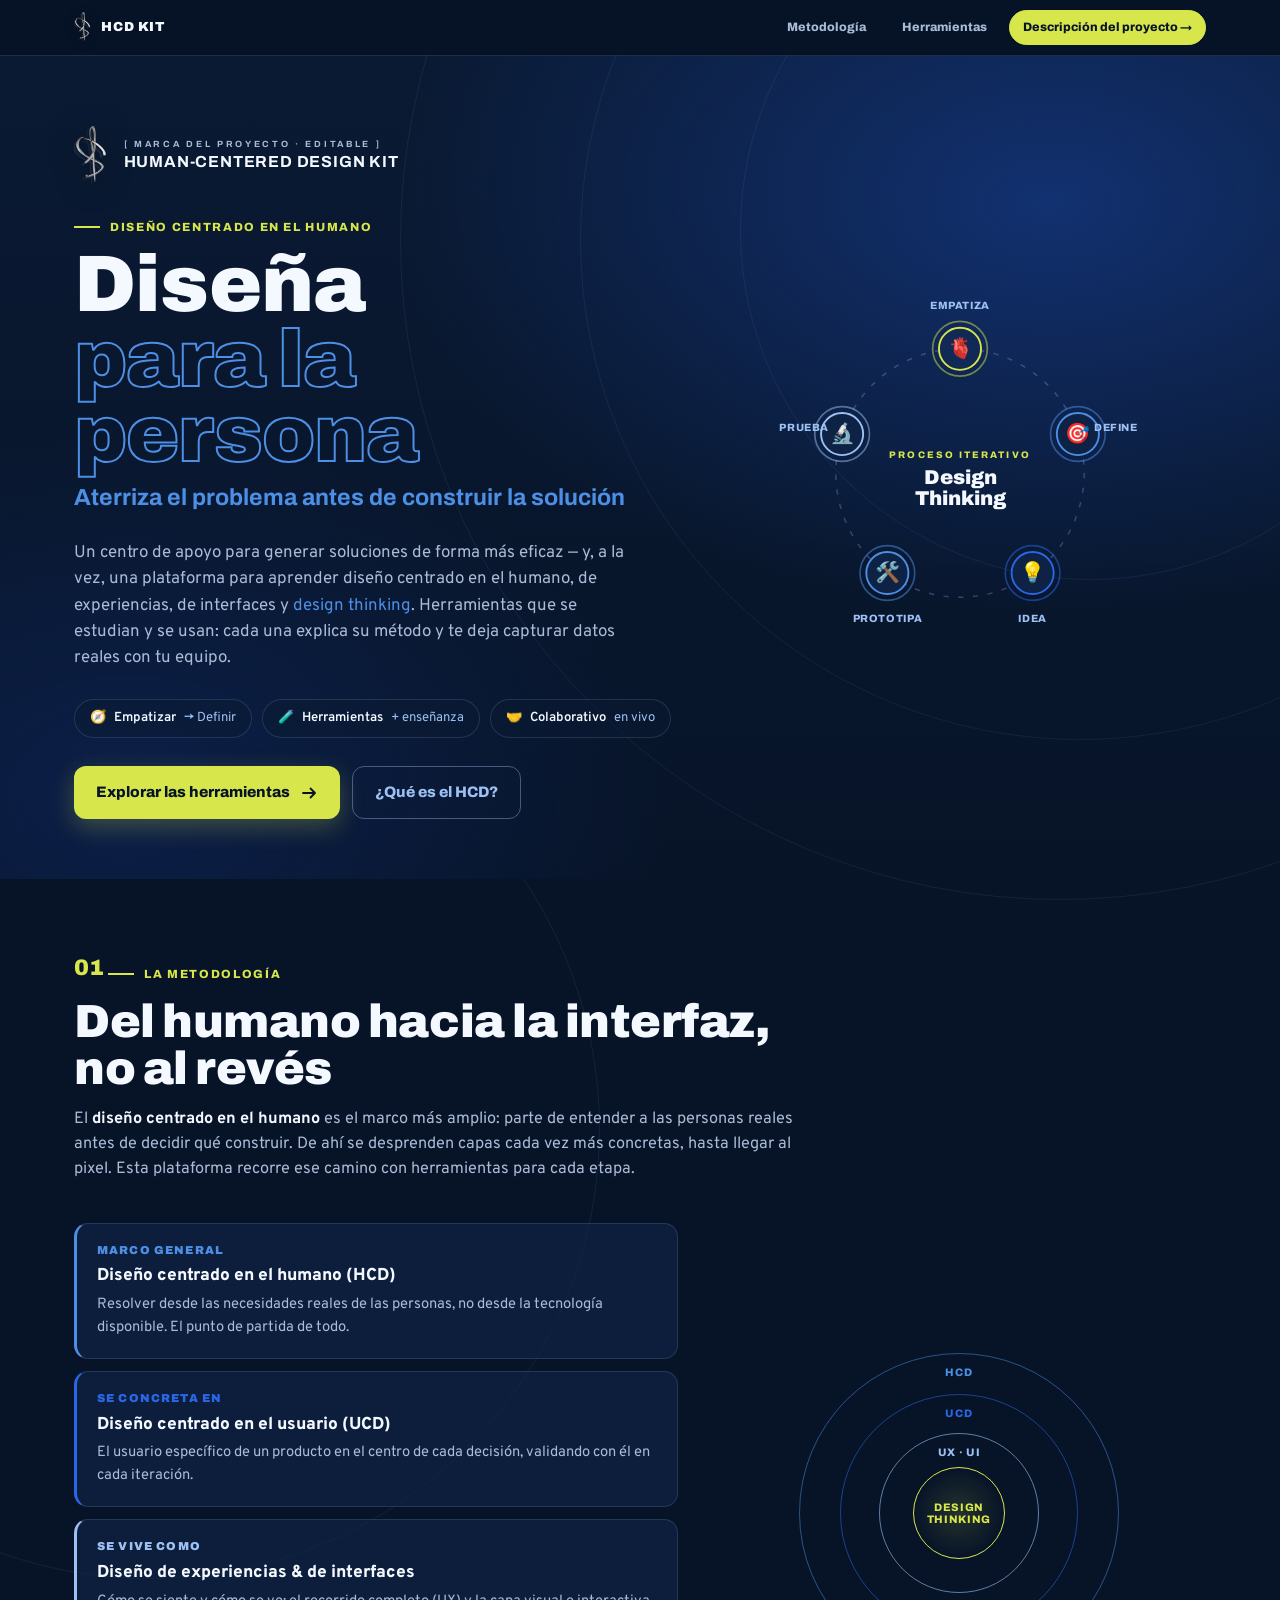
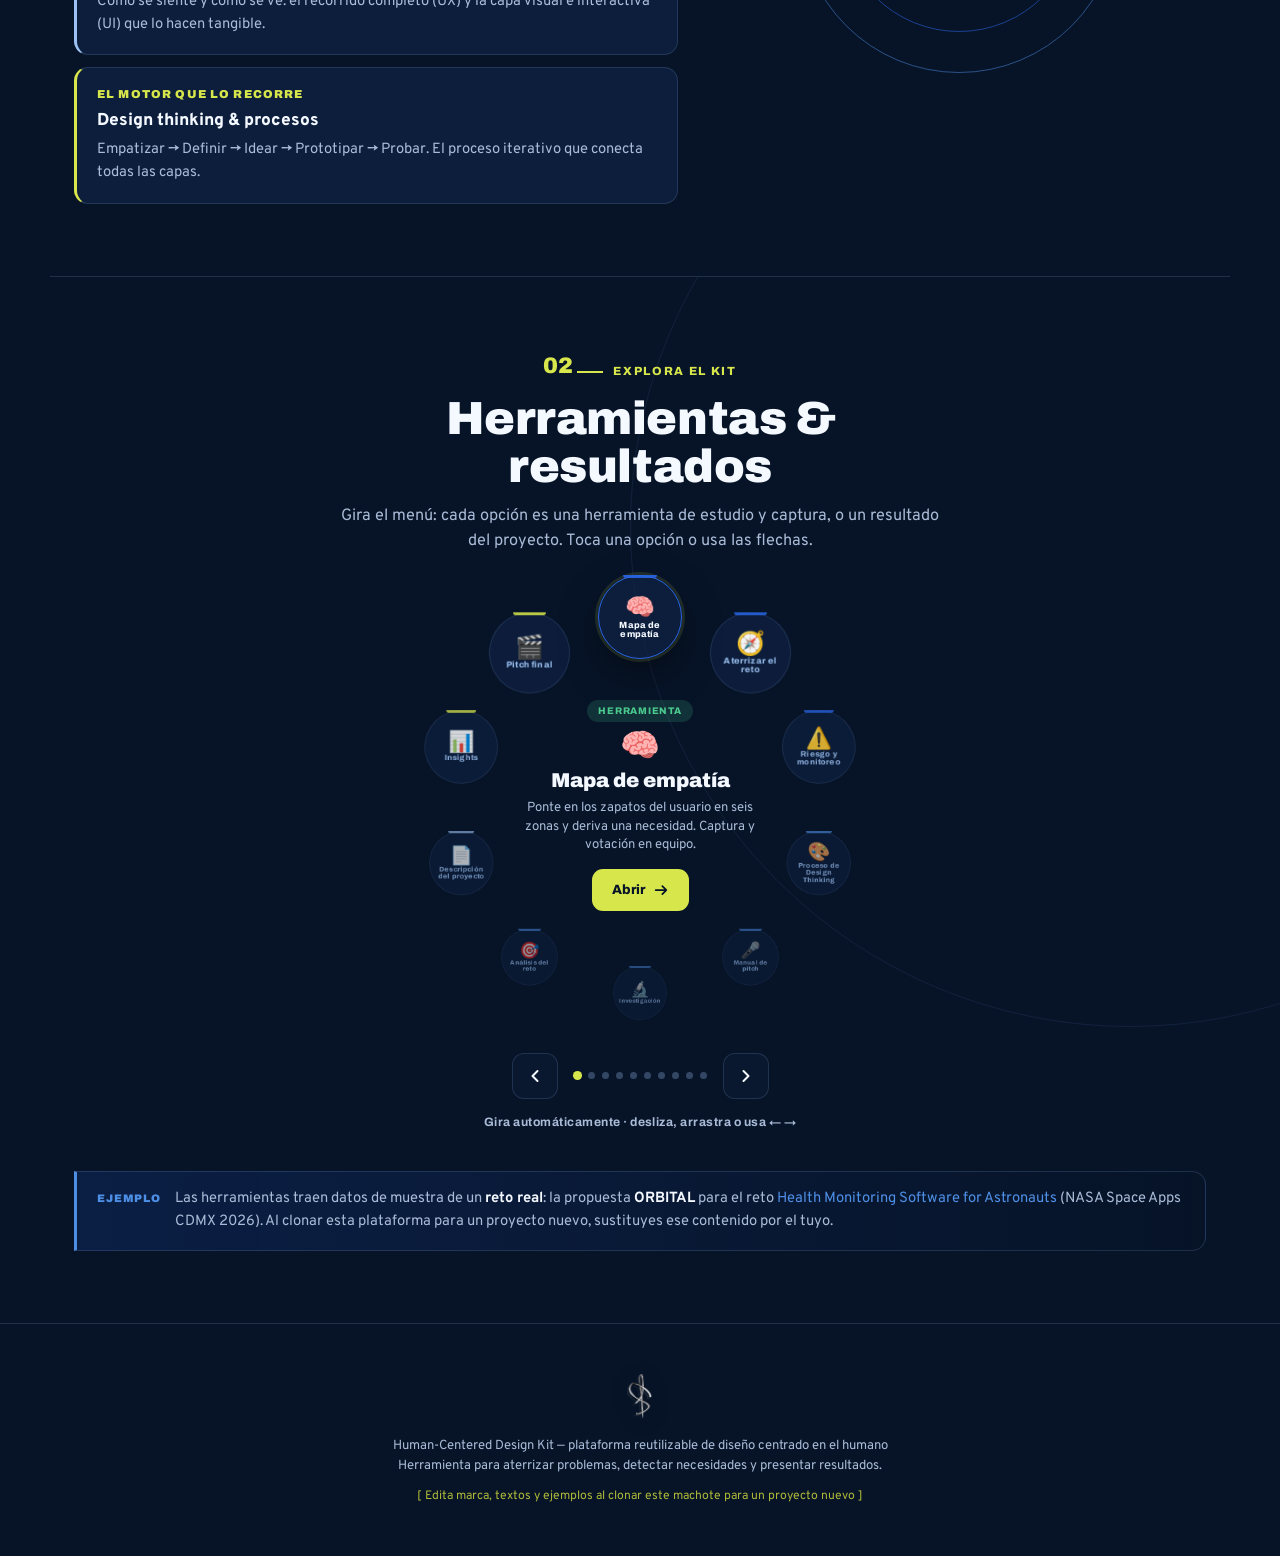
==== commit bbab97a0: "Agrega presentación informativa "Proceso de Design Thinking" (IDEO U) - Nueva página proceso-dt.html" ====
--- a/index.html
+++ b/index.html
@@ -375,6 +375,7 @@
     {ic:'🧠',name:'Mapa de empatía',badge:'Herramienta',bc:'badge-data',mc:'#2a66e6',href:'empatia.html',desc:'Ponte en los zapatos del usuario en seis zonas y deriva una necesidad. Captura y votación en equipo.'},
     {ic:'🧭',name:'Aterrizar el reto',badge:'Herramienta',bc:'badge-data',mc:'#2a66e6',href:'aterrizar.html',desc:'Convierte un reto amplio en un problema potente y una idea para prototipar.'},
     {ic:'⚠️',name:'Riesgo y monitoreo',badge:'Herramienta',bc:'badge-data',mc:'#2a66e6',href:'riesgo.html',desc:'Escalera del riesgo, peligrosidad, controles y cédulas llenables en equipo.'},
+    {ic:'🎨',name:'Proceso de Design Thinking',badge:'Informativa',bc:'badge-info',mc:'#4e8fe6',href:'proceso-dt.html',desc:'Las 7 fases del proceso centrado en las personas (IDEO U), paso a paso y con herramientas interactivas para practicar cada etapa.'},
     {ic:'🎤',name:'Manual de pitch',badge:'Informativa',bc:'badge-info',mc:'#4e8fe6',href:'manual-pitch.html',desc:'Las piezas de un pitch ganador, los criterios de los jueces y los checklists. Solo consulta.'},
     {ic:'🔬',name:'Investigación',badge:'Informativa · ejemplo',bc:'badge-info',mc:'#4e8fe6',href:'investigacion.html',desc:'Cómo documentar el marco y las fuentes de un reto. Ejemplo real de la NASA.'},
     {ic:'🎯',name:'Análisis del reto',badge:'Informativa · ejemplo',bc:'badge-info',mc:'#4e8fe6',href:'reto.html',desc:'Cómo desglosar los objetivos de un reto. Ejemplo real de la NASA.'},
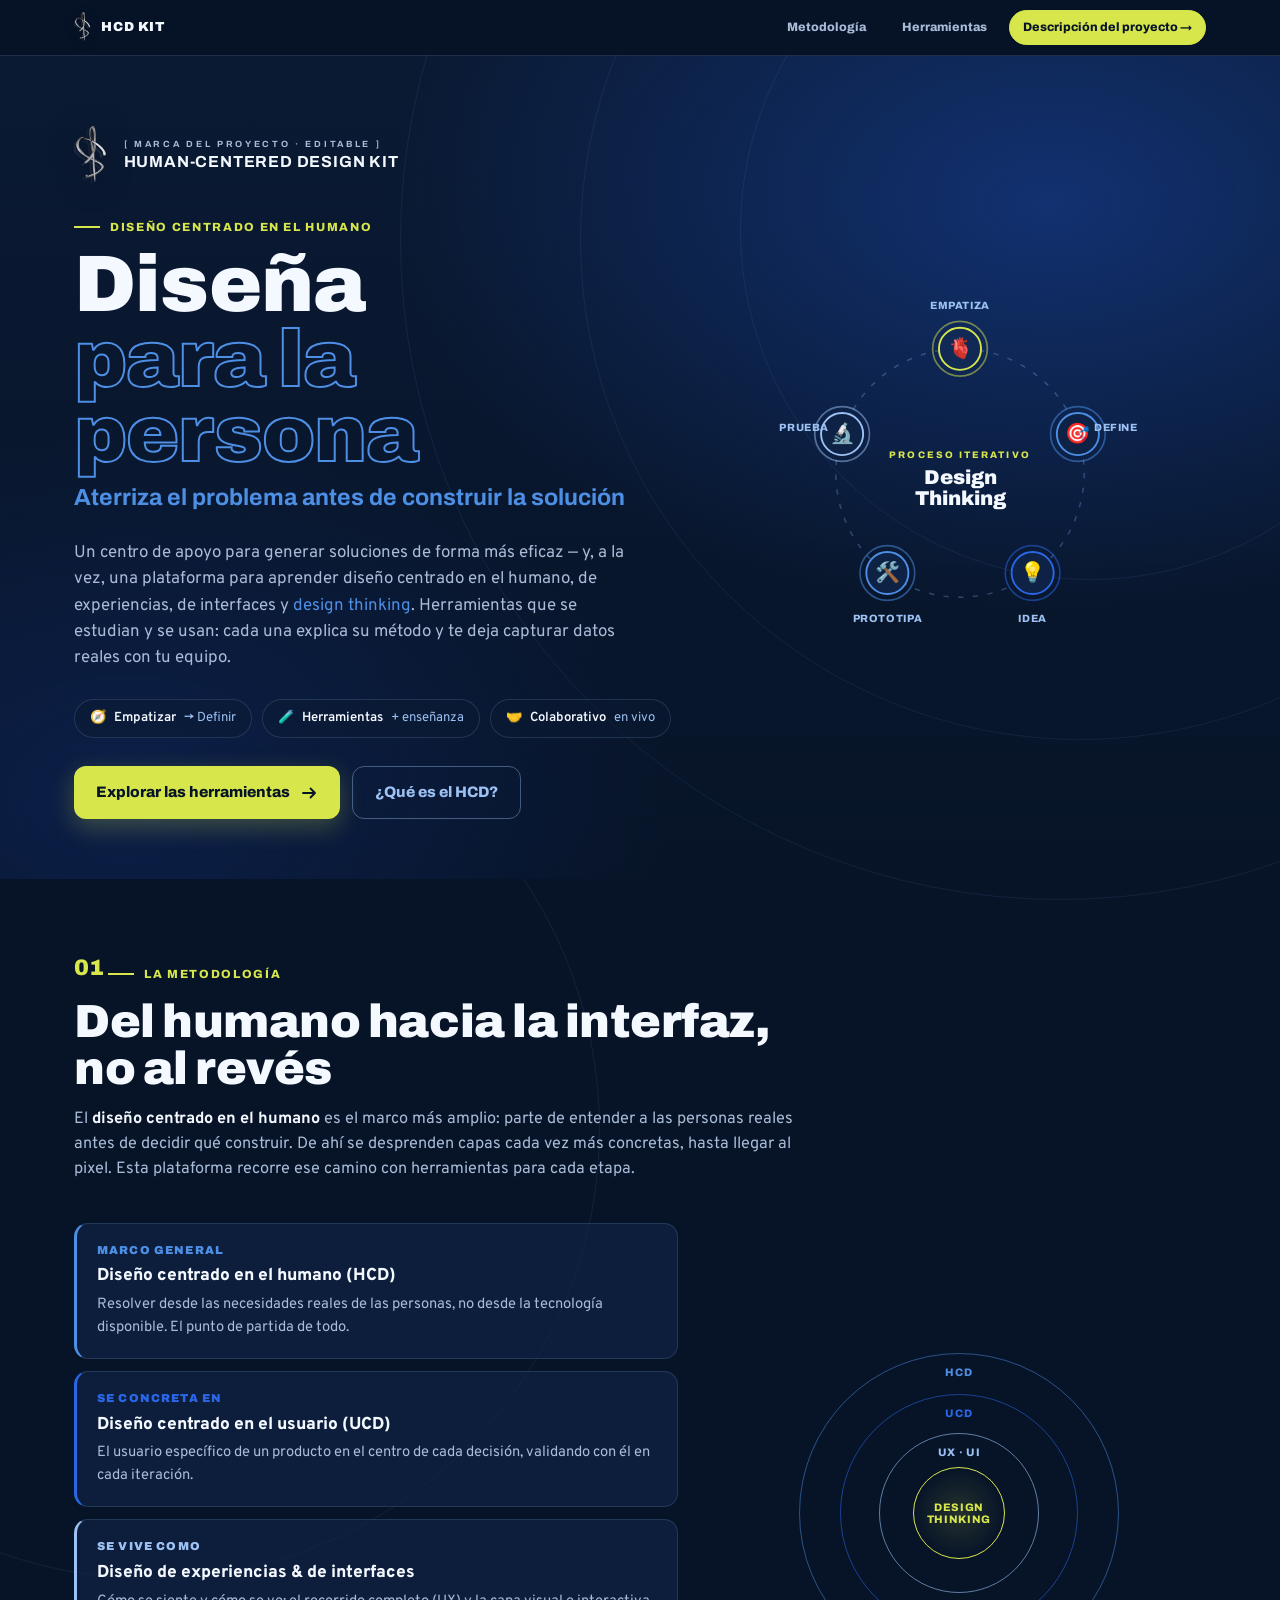
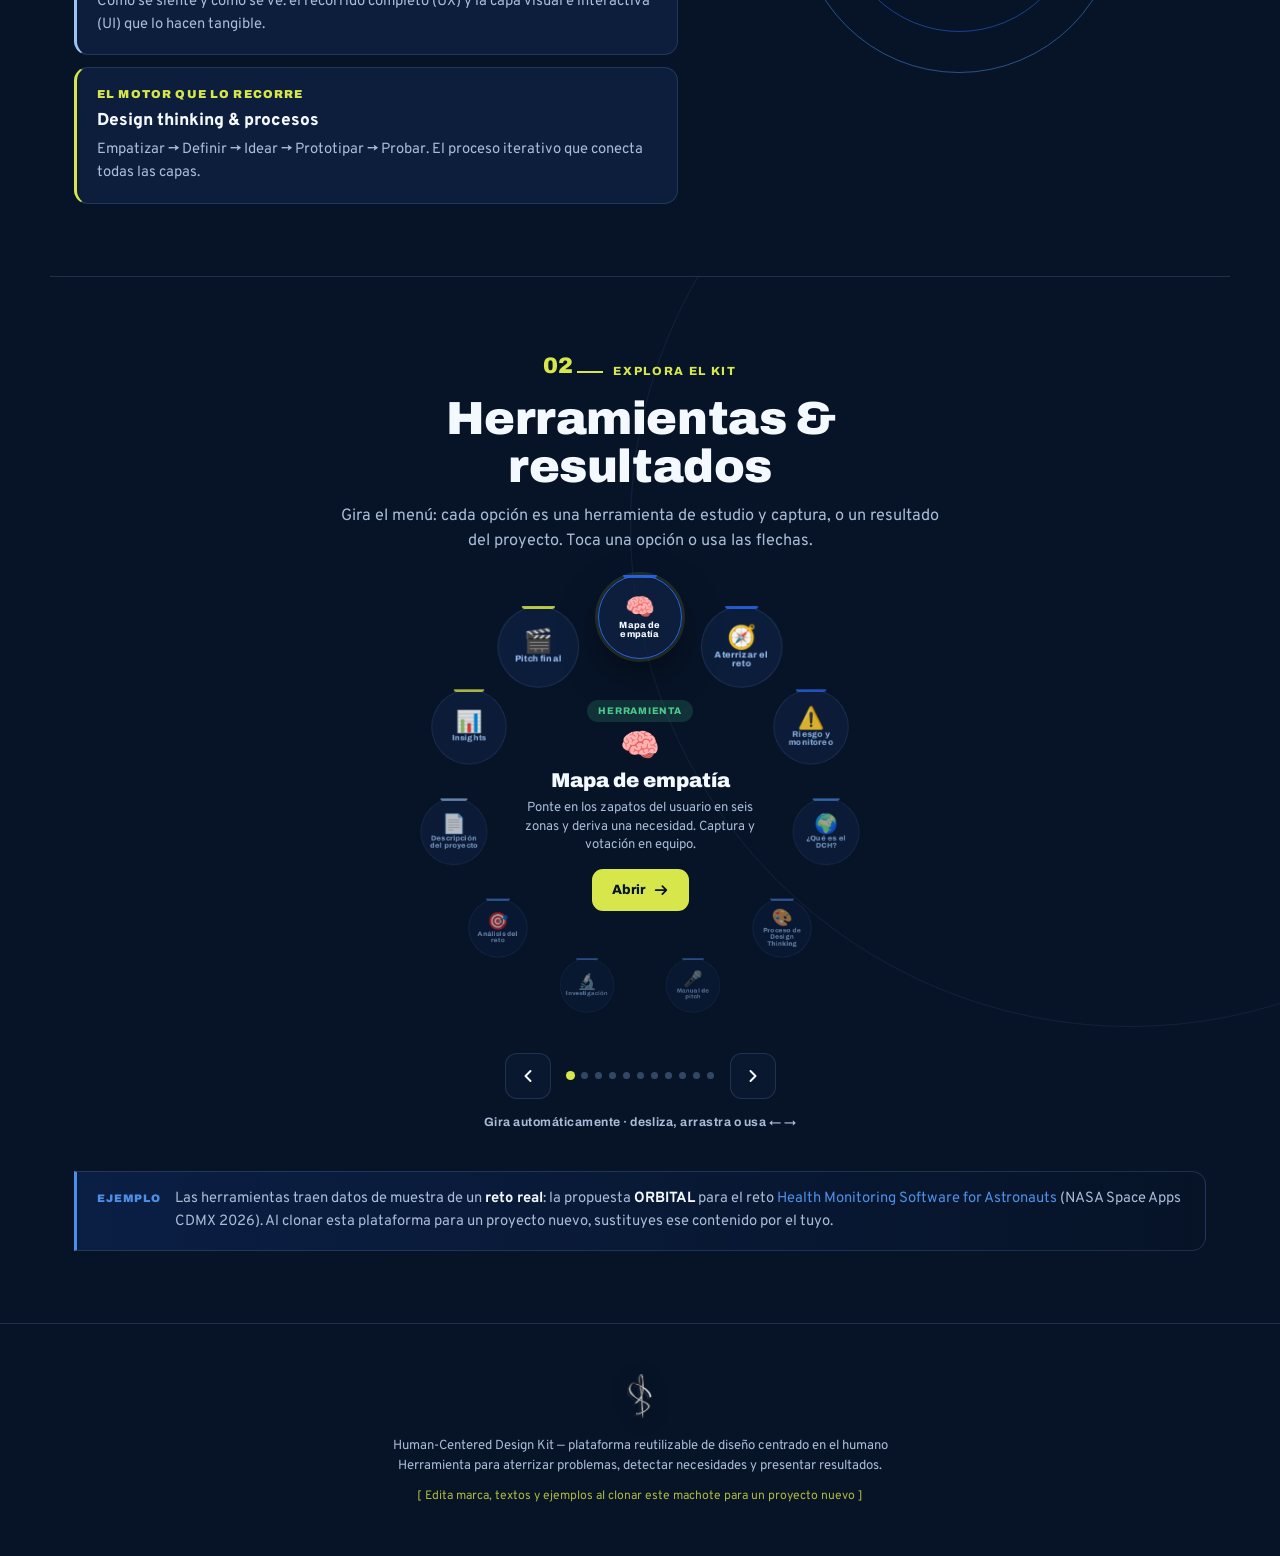
==== commit 4e3b6fa0: "Agrega presentación "¿Qué es el DCH?" y referencias de fuente - Nueva página que-es-dch.html: guía i" ====
--- a/index.html
+++ b/index.html
@@ -375,6 +375,7 @@
     {ic:'🧠',name:'Mapa de empatía',badge:'Herramienta',bc:'badge-data',mc:'#2a66e6',href:'empatia.html',desc:'Ponte en los zapatos del usuario en seis zonas y deriva una necesidad. Captura y votación en equipo.'},
     {ic:'🧭',name:'Aterrizar el reto',badge:'Herramienta',bc:'badge-data',mc:'#2a66e6',href:'aterrizar.html',desc:'Convierte un reto amplio en un problema potente y una idea para prototipar.'},
     {ic:'⚠️',name:'Riesgo y monitoreo',badge:'Herramienta',bc:'badge-data',mc:'#2a66e6',href:'riesgo.html',desc:'Escalera del riesgo, peligrosidad, controles y cédulas llenables en equipo.'},
+    {ic:'🌍',name:'¿Qué es el DCH?',badge:'Informativa',bc:'badge-info',mc:'#4e8fe6',href:'que-es-dch.html',desc:'Qué es el Diseño Centrado en el Humano (IDEO U): definición, historia, 3 fases, 8 principios, lenguaje, casos reales y cómo empezar.'},
     {ic:'🎨',name:'Proceso de Design Thinking',badge:'Informativa',bc:'badge-info',mc:'#4e8fe6',href:'proceso-dt.html',desc:'Las 7 fases del proceso centrado en las personas (IDEO U), paso a paso y con herramientas interactivas para practicar cada etapa.'},
     {ic:'🎤',name:'Manual de pitch',badge:'Informativa',bc:'badge-info',mc:'#4e8fe6',href:'manual-pitch.html',desc:'Las piezas de un pitch ganador, los criterios de los jueces y los checklists. Solo consulta.'},
     {ic:'🔬',name:'Investigación',badge:'Informativa · ejemplo',bc:'badge-info',mc:'#4e8fe6',href:'investigacion.html',desc:'Cómo documentar el marco y las fuentes de un reto. Ejemplo real de la NASA.'},
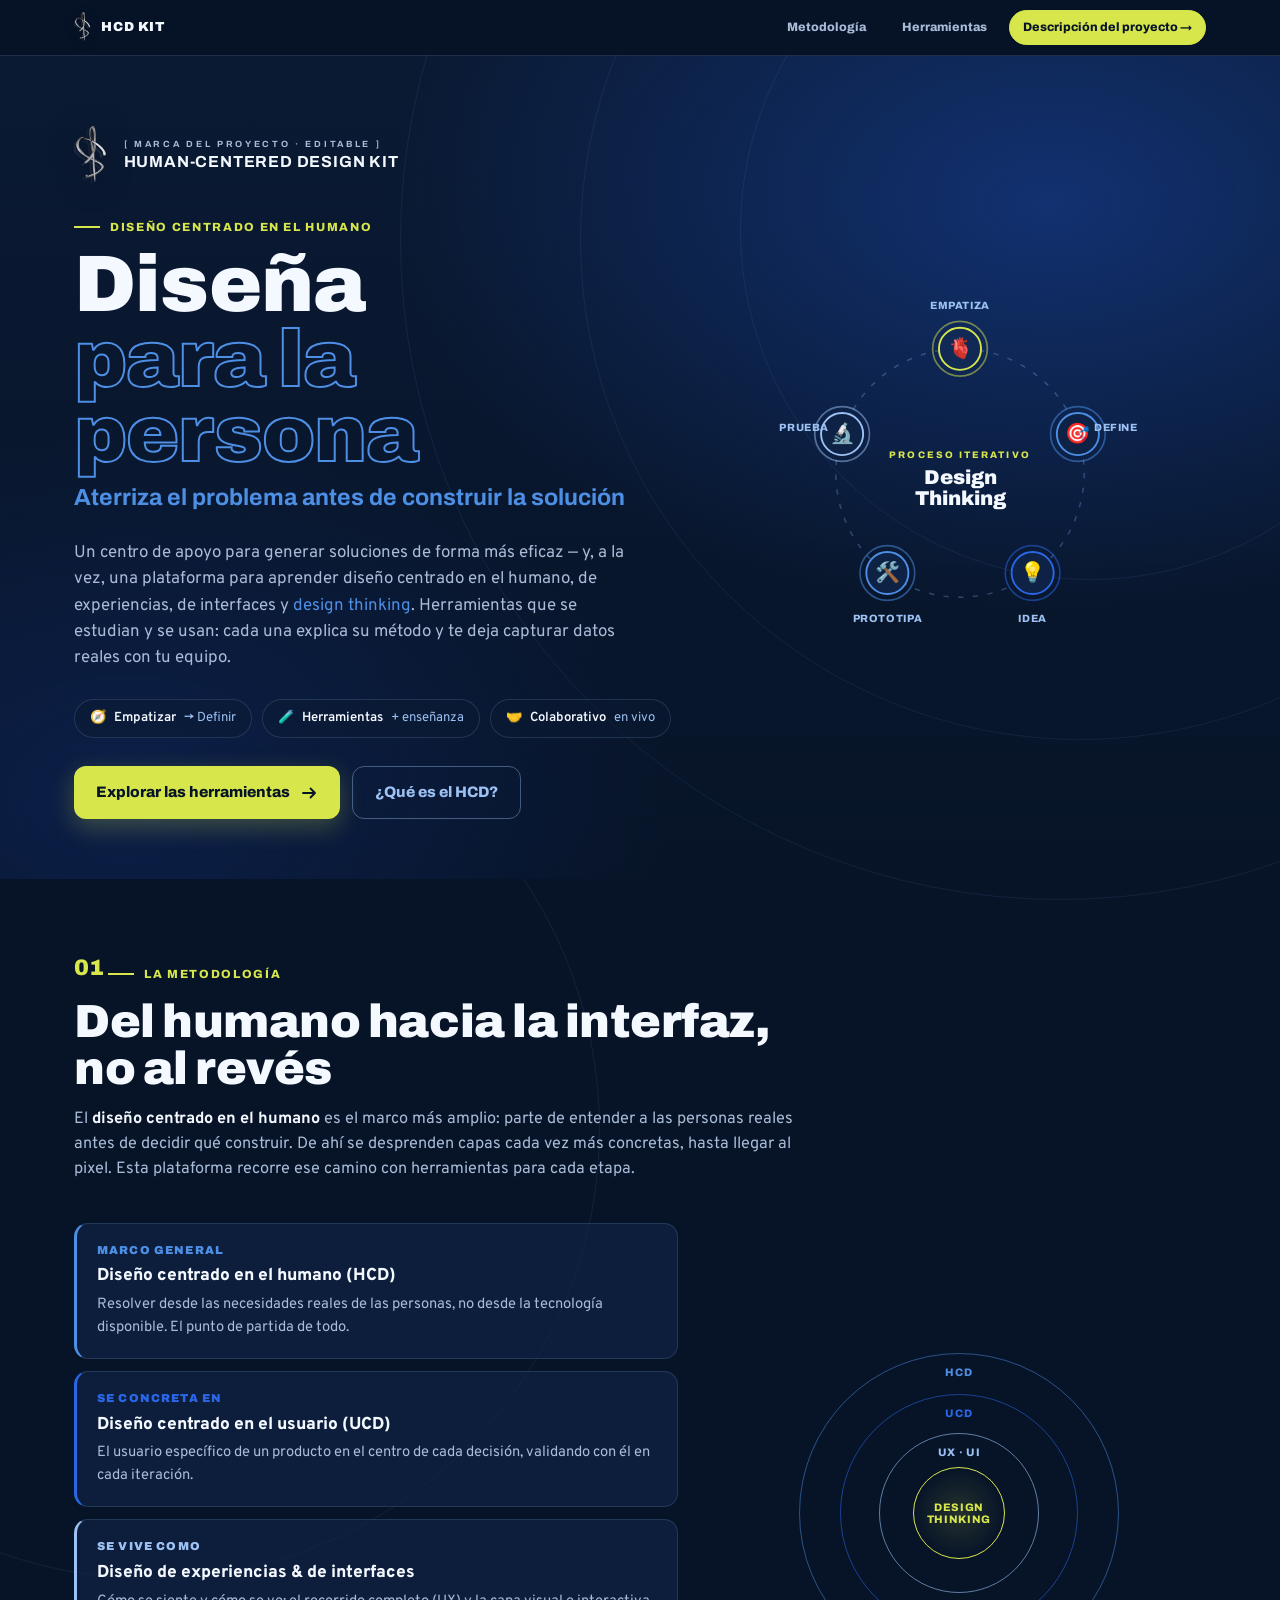
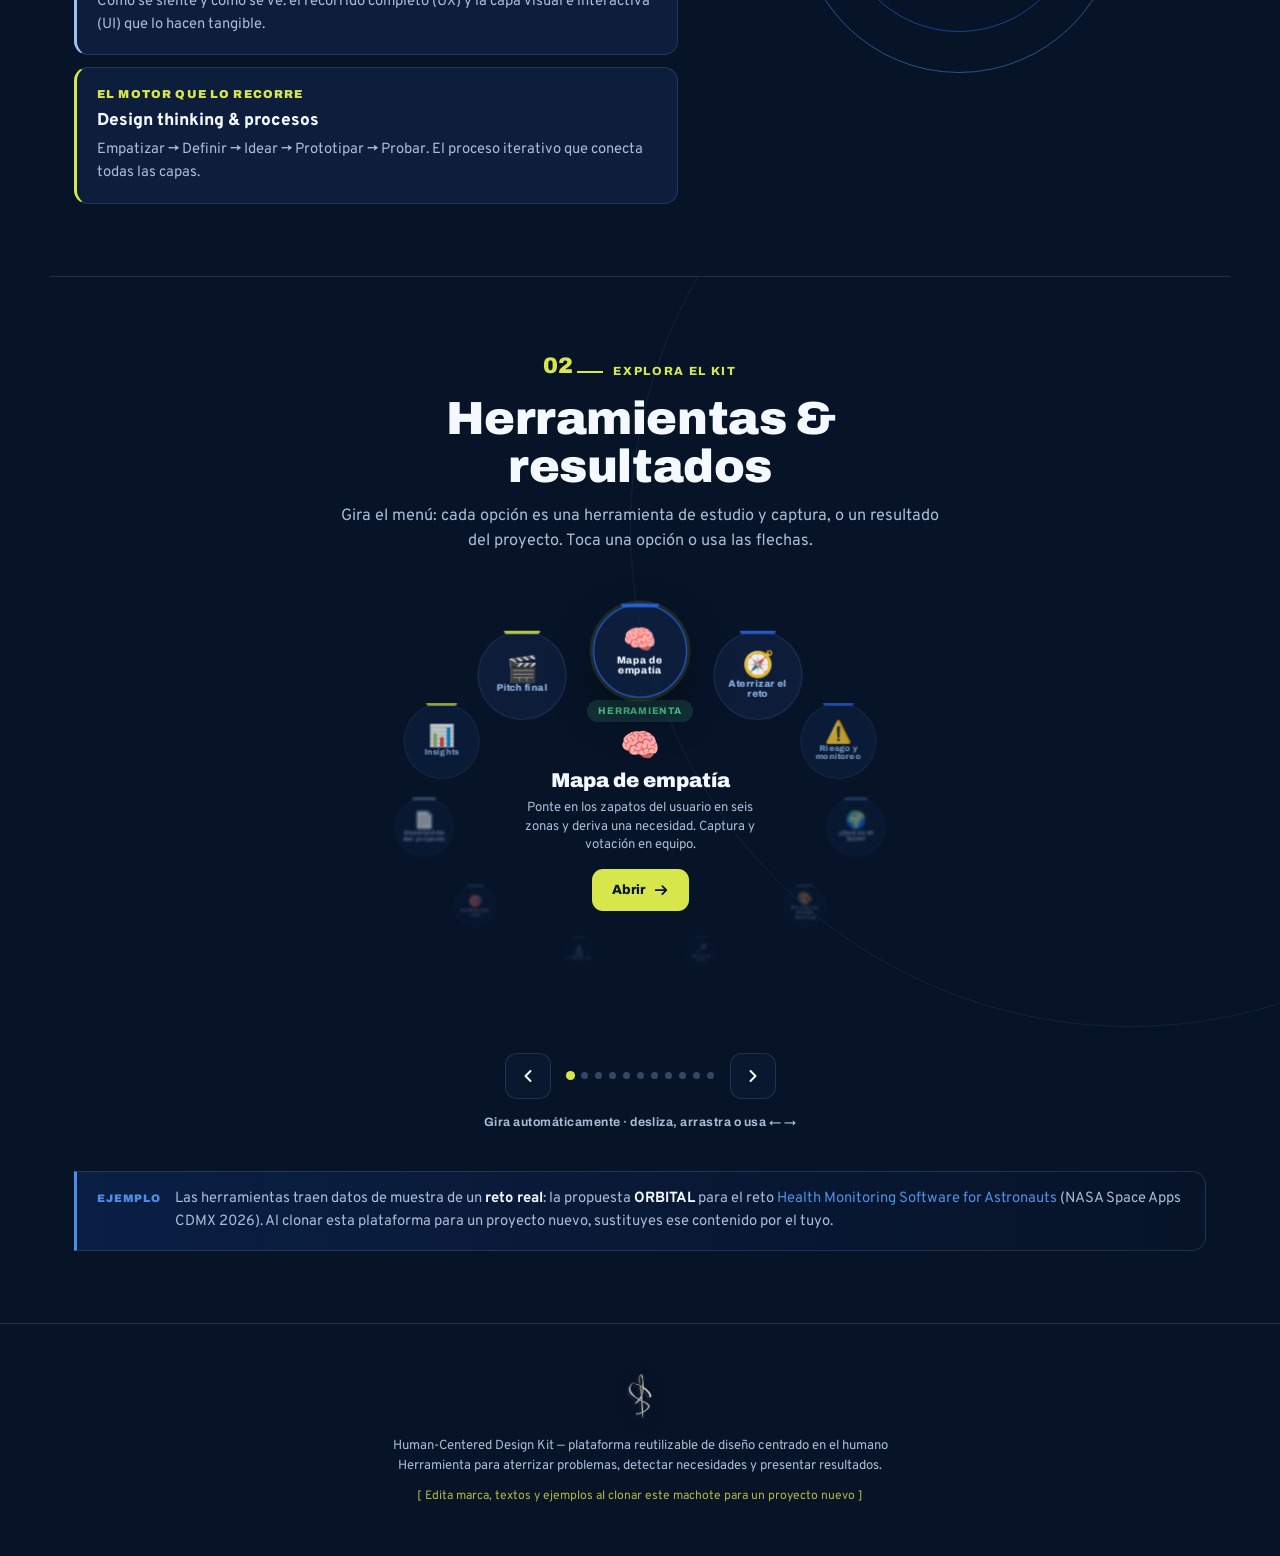
==== commit c5ea44ee: "Menú circular con más perspectiva (disco inclinado) - Órbita elíptica (ancho > alto) para que se lea" ====
--- a/index.html
+++ b/index.html
@@ -132,7 +132,7 @@
   .mitem:hover{border-color:var(--mc,var(--blue-soft))}
 
   .menu-center{position:absolute;top:50%;left:50%;transform:translate(-50%,-50%);width:clamp(180px,42vw,230px);
-    text-align:center;pointer-events:none;z-index:2}
+    text-align:center;pointer-events:none;z-index:150}
   .menu-center .mc-badge{display:inline-block;font-family:"Archivo";font-weight:800;font-size:.6rem;letter-spacing:.08em;text-transform:uppercase;padding:4px 11px;border-radius:999px;margin-bottom:10px}
   .menu-center .mc-ic{font-size:2rem;line-height:1;margin-bottom:6px}
   .menu-center .mc-name{font-family:"Archivo";font-weight:900;font-size:1.25rem;line-height:1.05;margin-bottom:8px}
@@ -406,15 +406,22 @@
   }
   function activeIndex(){ return ((Math.round(pos)%N)+N)%N; }
   function render(){
+    // Órbita elíptica = disco visto en ángulo (perspectiva): más ancho que alto.
+    var Rx=R*1.16, Ry=R*0.82;
     for(var i=0;i<N;i++){
-      var th=(i-pos)*step;
-      // depth emphasis: closeness to top (th=0 => front)
-      var front=Math.cos(th*Math.PI/180); // 1 at top, -1 bottom
-      var sc=0.64+0.36*((front+1)/2);
-      var op=0.5+0.5*((front+1)/2);
-      els[i].style.transform='rotate('+th+'deg) translateY(-'+R+'px) rotate('+(-th)+'deg) scale('+sc.toFixed(3)+')';
+      var th=(i-pos)*step, rad=th*Math.PI/180;
+      var front=Math.cos(rad);            // 1 enfrente (arriba/seleccionada), -1 al fondo
+      var depth=(front+1)/2;              // 0 al fondo .. 1 enfrente
+      var x=Math.sin(rad)*Rx;             // reparto horizontal
+      var y=-front*Ry;                    // la de enfrente arriba; las del fondo, abajo
+      var sc=0.38+0.74*depth;             // 0.38 al fondo -> 1.12 enfrente: la seleccionada resalta
+      var op=0.16+0.84*depth;             // se desvanecen hacia el fondo
+      var blur=(1-depth)*2.8;             // y se ven desenfocadas: refuerza la profundidad
+      els[i].style.transform='translate('+x.toFixed(1)+'px,'+y.toFixed(1)+'px) scale('+sc.toFixed(3)+')';
       els[i].style.opacity=op.toFixed(2);
-      els[i].style.zIndex=Math.round(front*100)+100;
+      els[i].style.filter=blur>0.15?'blur('+blur.toFixed(2)+'px)':'none';
+      // Las del fondo (z < 150) quedan detrás de la tarjeta central; las de enfrente, delante.
+      els[i].style.zIndex=Math.round(depth*220)+80;
     }
     var a=activeIndex();
     for(var j=0;j<N;j++){ els[j].classList.toggle('active',j===a); dots[j].classList.toggle('on',j===a); }
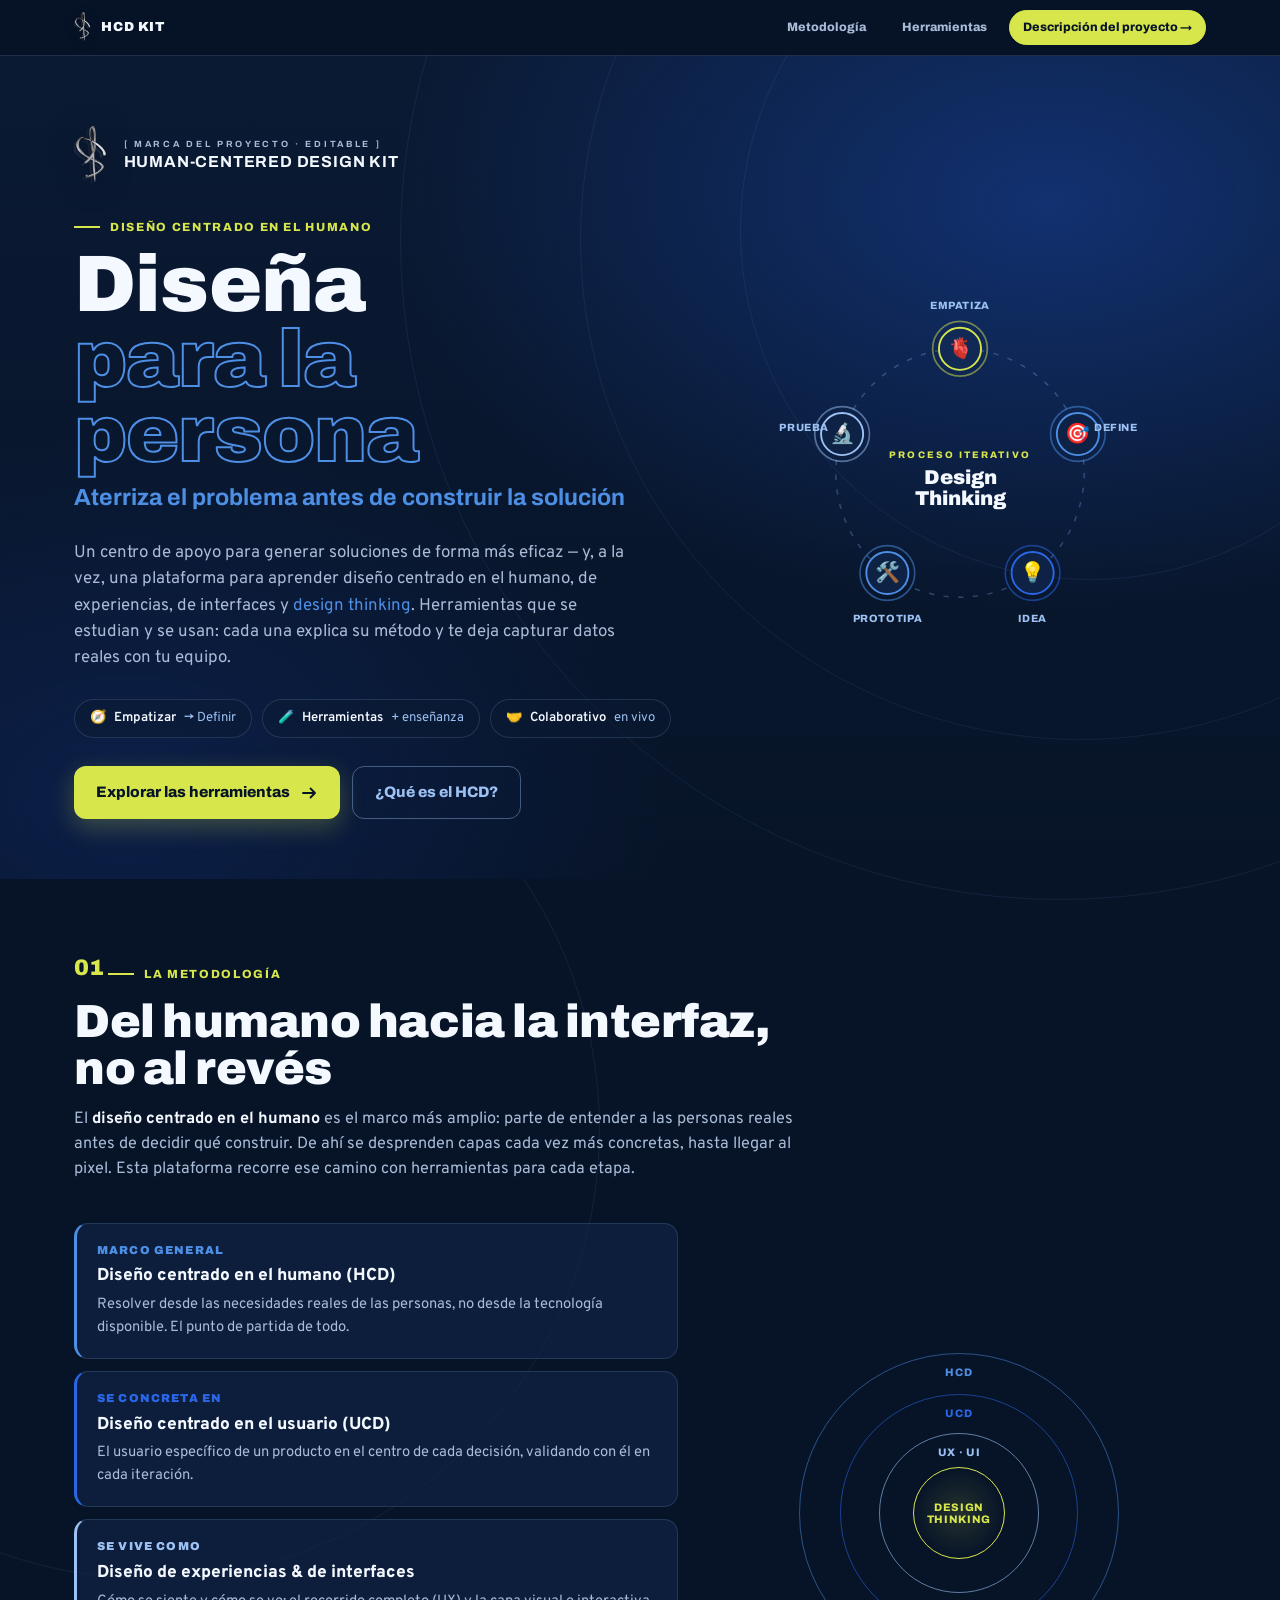
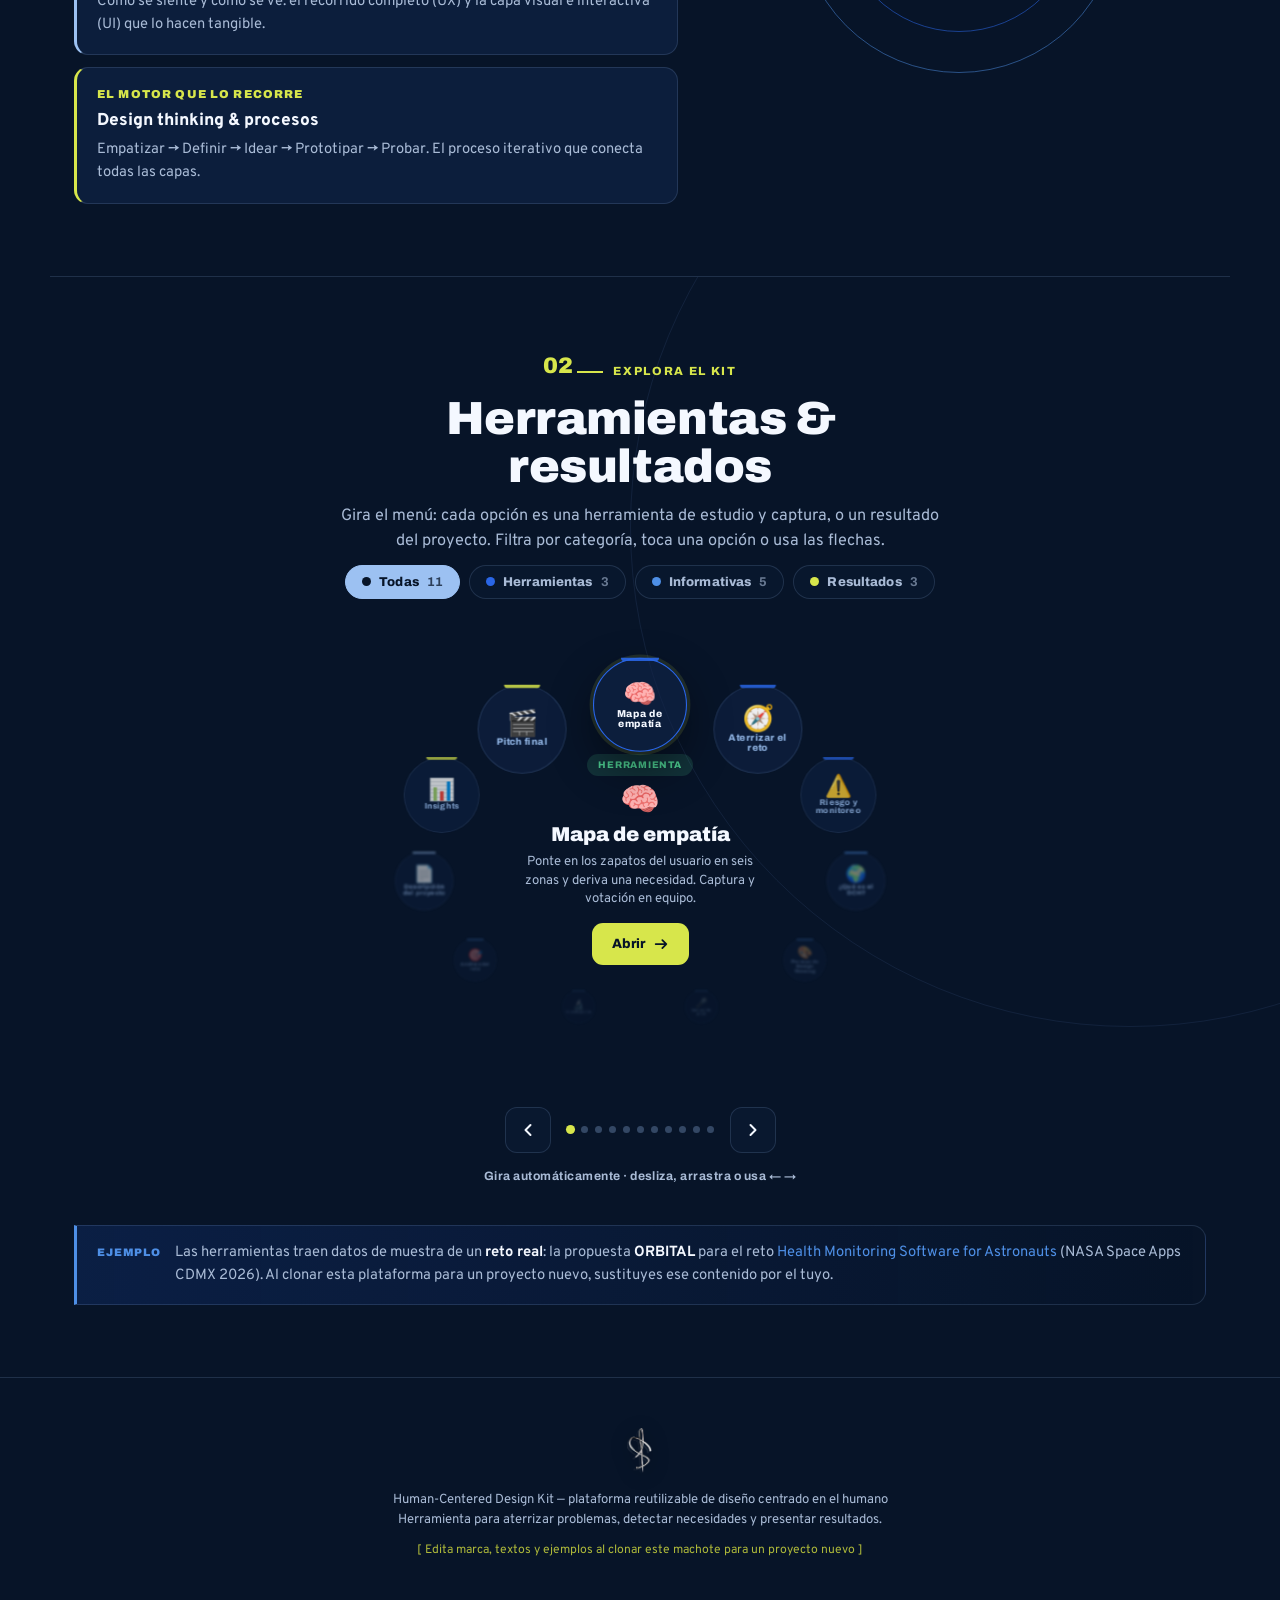
==== commit 392b0f44: "Separa el menú por categorías con pestañas de filtro - Agrega una barra de pestañas (Todas · Herrami" ====
--- a/index.html
+++ b/index.html
@@ -116,6 +116,13 @@
 
   /* ---------- CIRCULAR MENU ---------- */
   .menu-head{text-align:center;max-width:60ch;margin:0 auto 10px}
+  .menu-tabs{display:flex;flex-wrap:wrap;justify-content:center;gap:9px;margin:4px auto 20px;max-width:720px}
+  .menu-tab{cursor:pointer;font-family:"Archivo",sans-serif;font-weight:800;font-size:.8rem;letter-spacing:.01em;border:1px solid var(--line);background:rgba(10,26,51,.5);color:var(--mute);border-radius:999px;padding:9px 16px;transition:.2s;display:inline-flex;align-items:center;gap:8px}
+  .menu-tab:hover{color:var(--white);border-color:var(--tc,var(--blue-soft))}
+  .menu-tab i{width:9px;height:9px;border-radius:50%;background:var(--tc,#4e8fe6);display:inline-block}
+  .menu-tab .ct{opacity:.6;font-weight:700}
+  .menu-tab.on{background:var(--tc,#4e8fe6);border-color:var(--tc,#4e8fe6);color:#071428}
+  .menu-tab.on i{background:#071428}.menu-tab.on .ct{opacity:.75}
   .menu-stage-wrap{position:relative;max-width:640px;margin:0 auto}
   .menu-stage{position:relative;width:100%;height:clamp(360px,78vw,480px);margin:0 auto;touch-action:pan-y;outline:none;user-select:none}
   .wheel{position:absolute;inset:0}
@@ -338,8 +345,10 @@
       <span class="numtag">02</span>
       <div class="eyebrow" style="margin-top:8px;justify-content:center">Explora el kit</div>
       <h2>Herramientas &amp; resultados</h2>
-      <p style="margin:0 auto">Gira el menú: cada opción es una herramienta de estudio y captura, o un resultado del proyecto. Toca una opción o usa las flechas.</p>
-    </div>
+      <p style="margin:0 auto">Gira el menú: cada opción es una herramienta de estudio y captura, o un resultado del proyecto. Filtra por categoría, toca una opción o usa las flechas.</p>
+    </div>
+
+    <div class="menu-tabs" id="menuTabs" role="tablist" aria-label="Categorías del menú"></div>
 
     <div class="menu-stage-wrap">
       <div class="menu-stage" id="menuStage" tabindex="0" role="listbox" aria-label="Menú de herramientas">
@@ -371,34 +380,68 @@
 
 <script>
 (function(){
-  var ITEMS=[
-    {ic:'🧠',name:'Mapa de empatía',badge:'Herramienta',bc:'badge-data',mc:'#2a66e6',href:'empatia.html',desc:'Ponte en los zapatos del usuario en seis zonas y deriva una necesidad. Captura y votación en equipo.'},
-    {ic:'🧭',name:'Aterrizar el reto',badge:'Herramienta',bc:'badge-data',mc:'#2a66e6',href:'aterrizar.html',desc:'Convierte un reto amplio en un problema potente y una idea para prototipar.'},
-    {ic:'⚠️',name:'Riesgo y monitoreo',badge:'Herramienta',bc:'badge-data',mc:'#2a66e6',href:'riesgo.html',desc:'Escalera del riesgo, peligrosidad, controles y cédulas llenables en equipo.'},
-    {ic:'🌍',name:'¿Qué es el DCH?',badge:'Informativa',bc:'badge-info',mc:'#4e8fe6',href:'que-es-dch.html',desc:'Qué es el Diseño Centrado en el Humano (IDEO U): definición, historia, 3 fases, 8 principios, lenguaje, casos reales y cómo empezar.'},
-    {ic:'🎨',name:'Proceso de Design Thinking',badge:'Informativa',bc:'badge-info',mc:'#4e8fe6',href:'proceso-dt.html',desc:'Las 7 fases del proceso centrado en las personas (IDEO U), paso a paso y con herramientas interactivas para practicar cada etapa.'},
-    {ic:'🎤',name:'Manual de pitch',badge:'Informativa',bc:'badge-info',mc:'#4e8fe6',href:'manual-pitch.html',desc:'Las piezas de un pitch ganador, los criterios de los jueces y los checklists. Solo consulta.'},
-    {ic:'🔬',name:'Investigación',badge:'Informativa · ejemplo',bc:'badge-info',mc:'#4e8fe6',href:'investigacion.html',desc:'Cómo documentar el marco y las fuentes de un reto. Ejemplo real de la NASA.'},
-    {ic:'🎯',name:'Análisis del reto',badge:'Informativa · ejemplo',bc:'badge-info',mc:'#4e8fe6',href:'reto.html',desc:'Cómo desglosar los objetivos de un reto. Ejemplo real de la NASA.'},
-    {ic:'📄',name:'Descripción del proyecto',badge:'Página central',bc:'badge-proj',mc:'#9cc1f2',href:'proyecto.html',desc:'La portada de tu proyecto y el acceso a todos los resultados. Plantilla lista para rellenar.'},
-    {ic:'📊',name:'Insights',badge:'Resultado',bc:'badge-result',mc:'#d7e64b',href:'insights.html',desc:'Presentación de hallazgos que retoma lo capturado en las herramientas colaborativas.'},
-    {ic:'🎬',name:'Pitch final',badge:'Resultado',bc:'badge-result',mc:'#d7e64b',href:'pitch-jurado.html',desc:'Presentación a pantalla completa para jurado, stakeholders o inversionistas.'}
+  var ALL=[
+    {ic:'🧠',name:'Mapa de empatía',cat:'tool',badge:'Herramienta',bc:'badge-data',mc:'#2a66e6',href:'empatia.html',desc:'Ponte en los zapatos del usuario en seis zonas y deriva una necesidad. Captura y votación en equipo.'},
+    {ic:'🧭',name:'Aterrizar el reto',cat:'tool',badge:'Herramienta',bc:'badge-data',mc:'#2a66e6',href:'aterrizar.html',desc:'Convierte un reto amplio en un problema potente y una idea para prototipar.'},
+    {ic:'⚠️',name:'Riesgo y monitoreo',cat:'tool',badge:'Herramienta',bc:'badge-data',mc:'#2a66e6',href:'riesgo.html',desc:'Escalera del riesgo, peligrosidad, controles y cédulas llenables en equipo.'},
+    {ic:'🌍',name:'¿Qué es el DCH?',cat:'info',badge:'Informativa',bc:'badge-info',mc:'#4e8fe6',href:'que-es-dch.html',desc:'Qué es el Diseño Centrado en el Humano (IDEO U): definición, historia, 3 fases, 8 principios, lenguaje, casos reales y cómo empezar.'},
+    {ic:'🎨',name:'Proceso de Design Thinking',cat:'info',badge:'Informativa',bc:'badge-info',mc:'#4e8fe6',href:'proceso-dt.html',desc:'Las 7 fases del proceso centrado en las personas (IDEO U), paso a paso y con herramientas interactivas para practicar cada etapa.'},
+    {ic:'🎤',name:'Manual de pitch',cat:'info',badge:'Informativa',bc:'badge-info',mc:'#4e8fe6',href:'manual-pitch.html',desc:'Las piezas de un pitch ganador, los criterios de los jueces y los checklists. Solo consulta.'},
+    {ic:'🔬',name:'Investigación',cat:'info',badge:'Informativa · ejemplo',bc:'badge-info',mc:'#4e8fe6',href:'investigacion.html',desc:'Cómo documentar el marco y las fuentes de un reto. Ejemplo real de la NASA.'},
+    {ic:'🎯',name:'Análisis del reto',cat:'info',badge:'Informativa · ejemplo',bc:'badge-info',mc:'#4e8fe6',href:'reto.html',desc:'Cómo desglosar los objetivos de un reto. Ejemplo real de la NASA.'},
+    {ic:'📄',name:'Descripción del proyecto',cat:'result',badge:'Página central',bc:'badge-proj',mc:'#9cc1f2',href:'proyecto.html',desc:'La portada de tu proyecto y el acceso a todos los resultados. Plantilla lista para rellenar.'},
+    {ic:'📊',name:'Insights',cat:'result',badge:'Resultado',bc:'badge-result',mc:'#d7e64b',href:'insights.html',desc:'Presentación de hallazgos que retoma lo capturado en las herramientas colaborativas.'},
+    {ic:'🎬',name:'Pitch final',cat:'result',badge:'Resultado',bc:'badge-result',mc:'#d7e64b',href:'pitch-jurado.html',desc:'Presentación a pantalla completa para jurado, stakeholders o inversionistas.'}
   ];
-  var N=ITEMS.length, step=360/N;
+  var CATS=[
+    {id:'all',  label:'Todas',        c:'#9cc1f2'},
+    {id:'tool', label:'Herramientas', c:'#2a66e6'},
+    {id:'info', label:'Informativas', c:'#4e8fe6'},
+    {id:'result',label:'Resultados',  c:'#d7e64b'}
+  ];
+  var ITEMS=ALL.slice(), N=ITEMS.length, step=360/N, curCat='all';
   var stage=document.getElementById('menuStage'), wheel=document.getElementById('wheel'),
-      center=document.getElementById('menuCenter'), dotsBox=document.getElementById('menuDots');
+      center=document.getElementById('menuCenter'), dotsBox=document.getElementById('menuDots'),
+      tabsBox=document.getElementById('menuTabs');
   var pos=0, R=150, els=[], dots=[], paused=false, autoT=null;
 
-  // build items + dots
-  ITEMS.forEach(function(it,i){
-    var el=document.createElement('button');
-    el.type='button'; el.className='mitem'; el.style.setProperty('--mc',it.mc);
-    el.setAttribute('role','option'); el.setAttribute('aria-label',it.name);
-    el.innerHTML='<span class="mi-ic">'+it.ic+'</span><span class="mi-t">'+it.name+'</span>';
-    el.dataset.i=i; wheel.appendChild(el); els.push(el);
-    var d=document.createElement('button'); d.type='button'; d.className='mdot'; d.setAttribute('aria-label',it.name);
-    d.addEventListener('click',function(){ goTo(i); kick(); }); dotsBox.appendChild(d); dots.push(d);
+  // category tabs
+  CATS.forEach(function(cat){
+    var count=cat.id==='all'?ALL.length:ALL.filter(function(x){return x.cat===cat.id;}).length;
+    var t=document.createElement('button'); t.type='button'; t.className='menu-tab'+(cat.id==='all'?' on':'');
+    t.style.setProperty('--tc',cat.c); t.setAttribute('role','tab'); t.dataset.cat=cat.id;
+    t.innerHTML='<i></i>'+cat.label+' <span class="ct">'+count+'</span>';
+    t.addEventListener('click',function(){ setCat(cat.id); });
+    tabsBox.appendChild(t);
   });
+  function setCat(id){
+    if(id===curCat) return;
+    curCat=id;
+    [].forEach.call(tabsBox.children,function(t){ t.classList.toggle('on',t.dataset.cat===id); });
+    ITEMS=(id==='all')?ALL.slice():ALL.filter(function(x){return x.cat===id;});
+    buildWheel(); kick();
+  }
+
+  // build items + dots (rebuilds whenever the filter changes)
+  function buildWheel(){
+    wheel.innerHTML=''; dotsBox.innerHTML=''; els=[]; dots=[];
+    N=ITEMS.length; step=360/N; pos=0;
+    ITEMS.forEach(function(it,i){
+      var el=document.createElement('button');
+      el.type='button'; el.className='mitem'; el.style.setProperty('--mc',it.mc);
+      el.setAttribute('role','option'); el.setAttribute('aria-label',it.name);
+      el.innerHTML='<span class="mi-ic">'+it.ic+'</span><span class="mi-t">'+it.name+'</span>';
+      el.dataset.i=i; wheel.appendChild(el); els.push(el);
+      el.addEventListener('click',function(e){
+        if(drag.moved>6) return;
+        var k=+el.dataset.i;
+        if(k===activeIndex()) open(); else { goTo(k); kick(); }
+      });
+      var d=document.createElement('button'); d.type='button'; d.className='mdot'; d.setAttribute('aria-label',it.name);
+      d.addEventListener('click',(function(k){return function(){ goTo(k); kick(); };})(i)); dotsBox.appendChild(d); dots.push(d);
+    });
+    computeR(); render();
+  }
 
   function computeR(){
     var w=stage.clientWidth, h=stage.clientHeight, isz=els[0].offsetWidth||80;
@@ -458,15 +501,6 @@
   stage.addEventListener('mouseenter',function(){ paused=true; });
   stage.addEventListener('mouseleave',function(){ if(!drag.on){ paused=false; } });
 
-  // click on items
-  els.forEach(function(el){
-    el.addEventListener('click',function(e){
-      if(drag.moved>6) return; // was a drag
-      var i=+el.dataset.i;
-      if(i===activeIndex()) open(); else { goTo(i); kick(); }
-    });
-  });
-
   // pointer drag (touch + mouse unified)
   var drag={on:false,x:0,start:0,moved:0};
   var STEPPX=72;
@@ -492,7 +526,7 @@
   window.addEventListener('resize',function(){ computeR(); render(); });
 
   // init
-  function init(){ computeR(); render(); startAuto(); }
+  function init(){ buildWheel(); startAuto(); }
   if(document.readyState!=='loading') init(); else document.addEventListener('DOMContentLoaded',init);
   window.addEventListener('load',function(){ computeR(); render(); });
 })();
